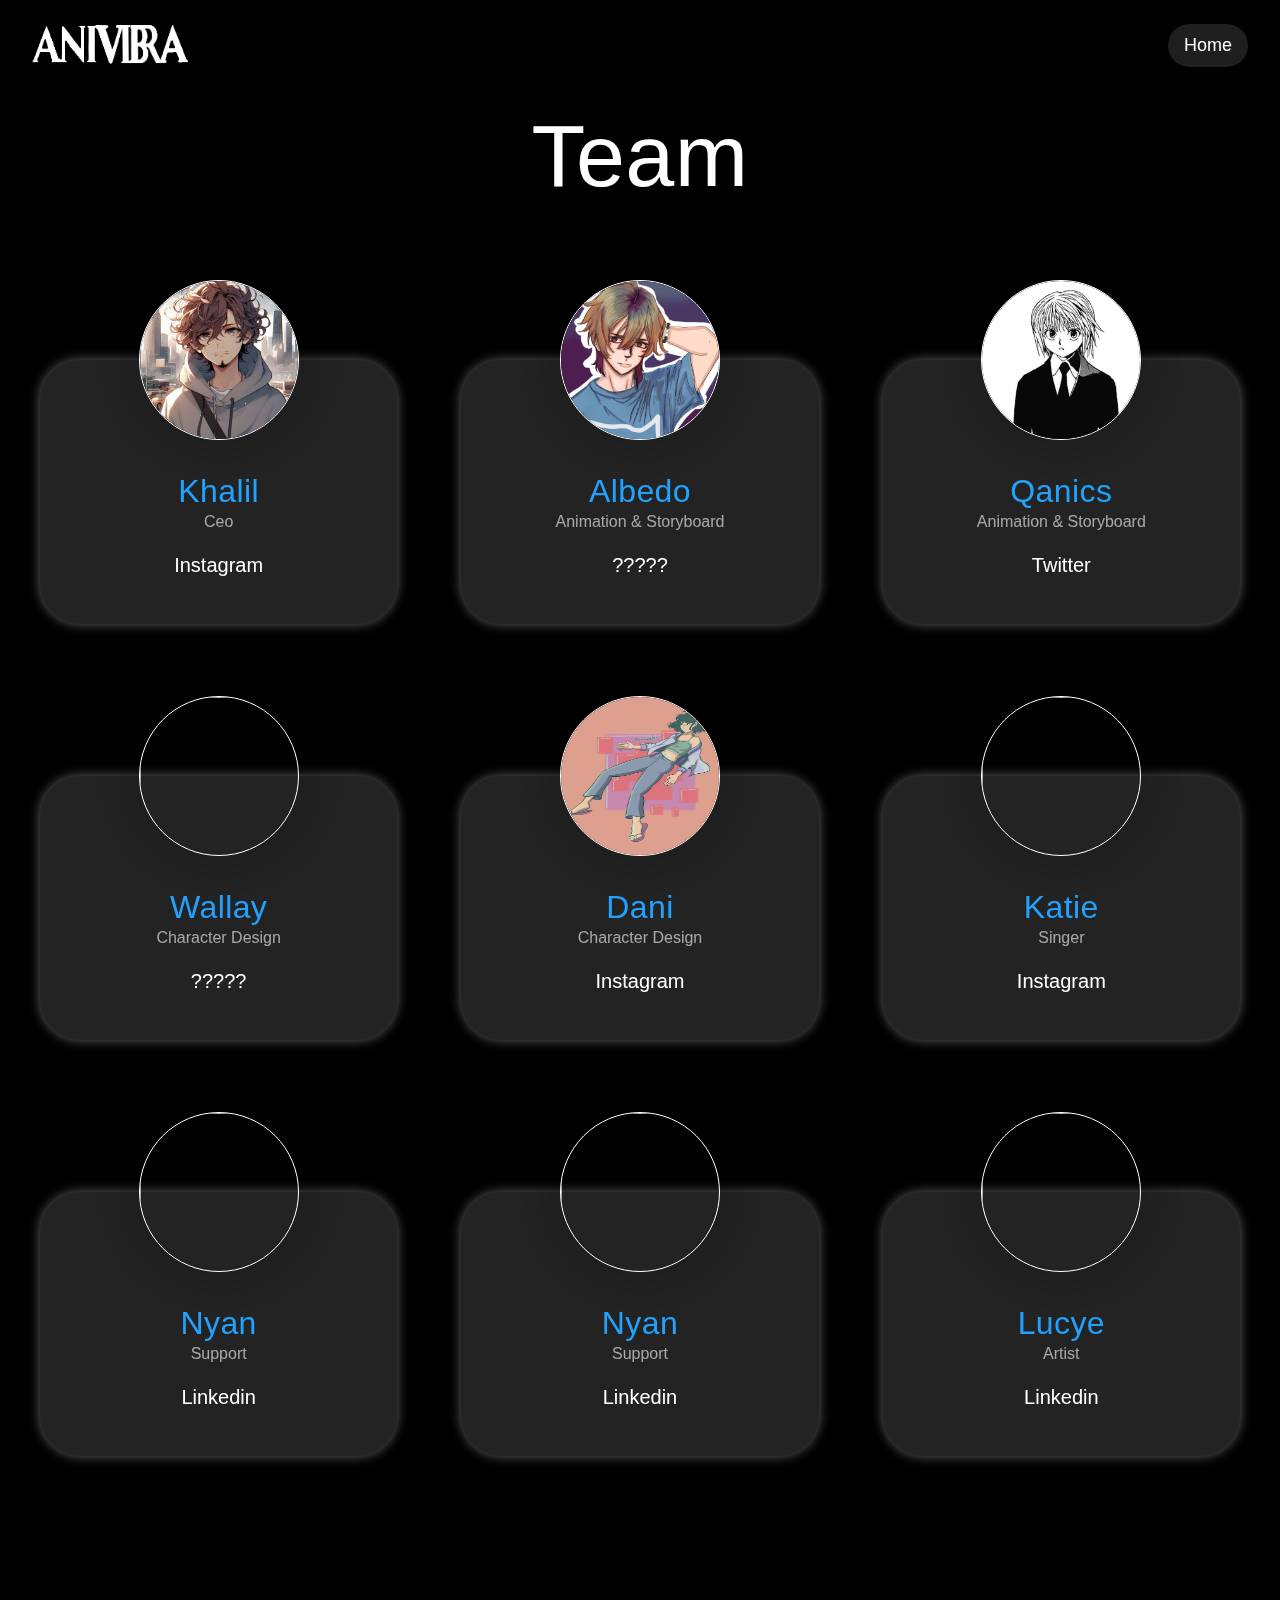
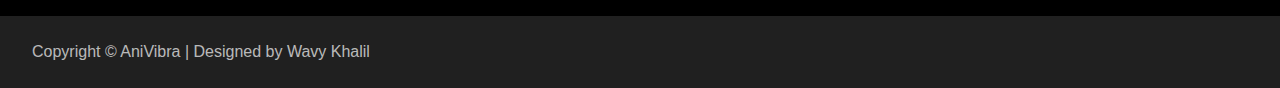
==== src/html/credits.html @ 93835336 "Add files via upload" ====
<!DOCTYPE html>
<html 
data-wf-domain="" data-wf-page="63fb76022256067e14e8d0a6" data-wf-site="63fb76022256061f06e8d0c7">
<head>
    <meta charset="utf-8"/>
    <title>Team Members</title>
    <meta content="💜" name="description"/>
    <meta content="Team Members" property="og:title"/>
    <meta content="https://assets.website-files.com/63fb6bb8465af1ae7b25f0d2/63fb6e9f478a964da47d9729_OpenGraphic_350life_Team%20Members.jpg" property="og:image"/>
    <meta content="Team Members" property="twitter:title"/>
    <meta content="https://assets.website-files.com/63fb6bb8465af1ae7b25f0d2/63fb6e9f478a964da47d9729_OpenGraphic_350life_Team%20Members.jpg" property="twitter:image"/>
    <meta content="width=device-width, initial-scale=1" name="viewport"/><meta content="Webflow" name="generator"/>
    <link href="/src/css/tc.css" rel="stylesheet" type="text/css"/>
    <link href="https://fonts.googleapis.com" rel="preconnect"/>
    <link href="https://fonts.gstatic.com" rel="preconnect" crossorigin="anonymous"/>
    <script src="https://ajax.googleapis.com/ajax/libs/webfont/1.6.26/webfont.js" type="text/javascript">

    </script>
    <script type="text/javascript">WebFont.load({  google: {    families: ["Kanit:100,100italic,200,200italic,300,300italic,regular,italic,500,500italic,600,600italic,700,700italic,800,800italic,900,900italic"]  }});
    </script>
    <script type="text/javascript">!function(o,c){var n=c.documentElement,t=" w-mod-";n.className+=t+"js",("ontouchstart"in o||o.DocumentTouch&&c instanceof DocumentTouch)&&(n.className+=t+"touch")}(window,document);</script>
    <link rel="apple-touch-icon" sizes="180x180" href="/favicon_io/apple-touch-icon.png">
    <link rel="icon" type="image/png" sizes="32x32" href="/favicon_io/favicon-32x32.png">
    <link rel="icon" type="image/png" sizes="16x16" href="/favicon_io/favicon-16x16.png">
    <link rel="mask-icon" href="/favicon_io/favicon-32x32.png" color="#5bbad5">
    <meta name="msapplication-TileColor" content="#da532c">
    <link rel="icon" sizes="192x192" href="/favicon_io/android-chrome-192x192.png">
    <link rel="icon" sizes="512x512" href="/favicon_io/android-chrome-512x512.png">
    <link rel="manifest" href="/favicon_io/site.webmanifest">
<style>
  * {
  -webkit-font-smoothing: antialiased;
  -moz-osx-font-smoothing: grayscale;
}
</style>

<!-- You can remove this -->
<style>
[player=seek-bar]::before{
    content: "";
    padding: 10px 0;
    display: inline-block;
    position: absolute;
    width: 100%;
}


body *{
  -webkit-touch-callout: none; /* iOS Safari */
    -webkit-user-select: none; /* Safari */
     -khtml-user-select: none; /* Konqueror HTML */
       -moz-user-select: none; /* Firefox */
        -ms-user-select: none; /* Internet Explorer/Edge */
            user-select: none; /* Non-prefixed version, currently
                                  supported by Chrome and Opera */
}

/*team card rotation Safari*/
.transitionfix() {
    -webkit-backface-visibility: hidden;
    -moz-backface-visibility: hidden;
    -webkit-transform: translate3d(0, 0, 0);
    -moz-transform: translate3d(0, 0, 0)
}


 
</style></head><body class="motiv8-body"><div class="menu">
    <a href="/src/html/inde.html" target="_blank" class="logo w-nav-brand">
        <img src="/src/images/header.png" loading="eager" alt="350life logo white" sizes="(max-width: 500px) 20vw, (max-width: 500px) 200px, 150px" srcset="/src/images/header.png 500w, /src/images/header.png 500w" class="navbar-logo-image"/>
        </a>
        <div class="actions">
            <a href="/src/html/inde.html" target="_blank" class="clone-action w-inline-block">
                    <div class="menu-action-text">Home</div>
                    </a>
                        </path>
                              </svg>
                                  </div>
                                        </a>
                                            </div>
                                                </div>
                            <div class="page-wrapper"><div class="global-styles w-embed"><style>

/* Get rid of top margin on first element in any rich text element */
.w-richtext > :not(div):first-child, .w-richtext > div:first-child > :first-child {
  margin-top: 0 !important;
}

/* Get rid of bottom margin on last element in any rich text element */
.w-richtext>:last-child, .w-richtext ol li:last-child, .w-richtext ul li:last-child {
	margin-bottom: 0 !important;
}

/* 
Make the following elements inherit typography styles from the parent and not have hardcoded values. 
Important: You will not be able to style for example "All Links" in Designer with this CSS applied.
Uncomment this CSS to use it in the project. Leave this message for future hand-off.
*/
/*
a,
.w-input,
.w-select,
.w-tab-link,
.w-nav-link,
.w-dropdown-btn,
.w-dropdown-toggle,
.w-dropdown-link {
  color: inherit;
  text-decoration: inherit;
  font-size: inherit;
}
*/

/* Prevent all click and hover interaction with an element */
.pointer-events-off {
	pointer-events: none;
}

/* Enables all click and hover interaction with an element */
.pointer-events-on {
  pointer-events: auto;
}

/* Snippet enables you to add class of div-square which creates and maintains a 1:1 dimension of a div.*/
.div-square::after {
  content: "";
  display: block;
  padding-bottom: 100%;
}

/*Hide focus outline for main content element*/
    main:focus-visible {
    outline: -webkit-focus-ring-color auto 0px;
}

/* Make sure containers never lose their center alignment*/
.container-medium, .container-small, .container-large {
  margin-right: auto !important;
  margin-left: auto !important;
}

/*Reset selects, buttons, and links styles*/
.w-input, .w-select, a {
color: inherit;
text-decoration: inherit;
font-size: inherit;
}

/*Apply "..." after 3 lines of text */
.text-style-3lines {
    display: -webkit-box;
    overflow: hidden;
    -webkit-line-clamp: 3;
    -webkit-box-orient: vertical;
}

/* Apply "..." after 2 lines of text */
.text-style-2lines {
    display: -webkit-box;
    overflow: hidden;
    -webkit-line-clamp: 2;
    -webkit-box-orient: vertical;
}
/* Apply "..." at 100% width */
.truncate-width { 
		width: 100%; 
    white-space: nowrap; 
    overflow: hidden; 
    text-overflow: ellipsis; 
}
/* Removes native scrollbar */
.no-scrollbar {
    -ms-overflow-style: none;  // IE 10+
    overflow: -moz-scrollbars-none;  // Firefox
}

.no-scrollbar::-webkit-scrollbar {
    display: none; // Safari and Chrome
}

/* Adds inline flex display */
.display-inlineflex {
  display: inline-flex;
}

/* These classes are never overwritten */
.hide {
  display: none !important;
}

@media screen and (max-width: 991px) {
    .hide, .hide-tablet {
        display: none !important;
    }
}
  @media screen and (max-width: 767px) {
    .hide-mobile-landscape{
      display: none !important;
    }
}
  @media screen and (max-width: 479px) {
    .hide-mobile{
      display: none !important;
    }
}
 
.margin-0 {
  margin: 0rem !important;
}
  
.padding-0 {
  padding: 0rem !important;
}

.spacing-clean {
padding: 0rem !important;
margin: 0rem !important;
}

.margin-top {
  margin-right: 0rem !important;
  margin-bottom: 0rem !important;
  margin-left: 0rem !important;
}

.padding-top {
  padding-right: 0rem !important;
  padding-bottom: 0rem !important;
  padding-left: 0rem !important;
}
  
.margin-right {
  margin-top: 0rem !important;
  margin-bottom: 0rem !important;
  margin-left: 0rem !important;
}

.padding-right {
  padding-top: 0rem !important;
  padding-bottom: 0rem !important;
  padding-left: 0rem !important;
}

.margin-bottom {
  margin-top: 0rem !important;
  margin-right: 0rem !important;
  margin-left: 0rem !important;
}

.padding-bottom {
  padding-top: 0rem !important;
  padding-right: 0rem !important;
  padding-left: 0rem !important;
}

.margin-left {
  margin-top: 0rem !important;
  margin-right: 0rem !important;
  margin-bottom: 0rem !important;
}
  
.padding-left {
  padding-top: 0rem !important;
  padding-right: 0rem !important;
  padding-bottom: 0rem !important;
}
  
.margin-horizontal {
  margin-top: 0rem !important;
  margin-bottom: 0rem !important;
}

.padding-horizontal {
  padding-top: 0rem !important;
  padding-bottom: 0rem !important;
}

.margin-vertical {
  margin-right: 0rem !important;
  margin-left: 0rem !important;
}
  
.padding-vertical {
  padding-right: 0rem !important;
  padding-left: 0rem !important;
}

.faq.w--open {
    border-bottom: 0px solid rgba(0, 0, 0, 0.1)
}

</style>
</div>
<main class="main-wrapper">
    <div id="team" class="section-team overflow-hidden">
        <div class="page-padding">
            <div class="container-xlarge">
                <div class="team-component">
                    <div class="team-wrapper">
                        <div class="padding-vertical padding-xhuge">
                            <div class="margin-bottom margin-xxlarge">
                                <div class="max-width-large align-center">
                                    <h2 class="heading-style-h2">Team</h2>
                                </div>
                            </div>
                            <div class="team-collection-list-wrapper w-dyn-list">
                                <div role="list" class="team-collection-list w-dyn-items">
                                    <div id="w-node-_903f5d20-3137-4915-75bf-b1f85859619a-14e8d0a6" data-w-id="903f5d20-3137-4915-75bf-b1f85859619a" role="listitem" class="team-item w-dyn-item">
                                        <div data-w-id="db7c0c4e-b44d-3686-170d-7ea65c14cf71" class="team-item-wrapper">
                                            <div class="team-card-front"><img src="/img/Khalil.jpg" 
                                                loading="lazy" alt="" class="team-front-img"/>
                                                <div class="team-info">
                                                    <h3 class="team-name">Khalil</h3>
                                                    <div class="team-job-title">Ceo</div>
                                                    <div class="margin-top margin-xsmall">
                                                        <div class="social-links">
                                                            <a href="https://www.instagram.com/wavy.kh0lil/" target="_blank" class="team-ln-link">Instagram</a>
                                            </div>
                                        </div>
                                    </div>
                                </div>
                                <div class="team-card-back">
                                    <img src="/img/khalil2.PNG" 
                                    loading="lazy" alt="" class="team-back-img"/>
                                    <div class="team-info">
                                        <div class="team-description">Meet Khalil CEO of AniVibra, a bubbly and energetic male, who helps people find their motivation and achieve their goals. he is always ready to listen and provide compassionate advice.

                                        </div>
                                    </div>
                                </div>
                            </div>
                        </div>
                        <div id="w-node-_903f5d20-3137-4915-75bf-b1f85859619a-14e8d0a6" data-w-id="903f5d20-3137-4915-75bf-b1f85859619a" role="listitem" class="team-item w-dyn-item">
                            <div data-w-id="db7c0c4e-b44d-3686-170d-7ea65c14cf71" class="team-item-wrapper">
                                <div class="team-card-front">
                                    <img src="/img/albedo.png" 
                                    loading="lazy" alt="" class="team-front-img"/>
                                    <div class="team-info">
                                        <h3 class="team-name">Albedo</h3>
                                        <div class="team-job-title">Animation & Storyboard</div><div class="margin-top margin-xsmall">
                                            <div class="social-links">
                                                <a href="https://twitter.com/qanics30248?t=PLZiqnrX8vBlAhCKFDY1oA&s=09" class="team-ln-link">?????</a>
                                            </div>
                                        </div>
                                    </div>
                                </div>
                                <div class="team-card-back">
                                    <img src="/img/albedo.png" loading="lazy" alt="" class="team-back-img"/>
                                    <div class="team-info">
                                        <div class="team-description">Meet Albedo, the embodiment of boundless energy and enthusiasm. Always brimming with excitement, he approaches every task with unparalleled fervor, bringing a contagious energy to the team.

                                        </div>
                                    </div>
                                </div>
                            </div>
                        </div>
                        <div id="w-node-_903f5d20-3137-4915-75bf-b1f85859619a-14e8d0a6" 
                        data-w-id="903f5d20-3137-4915-75bf-b1f85859619a" 
                        role="listitem" class="team-item w-dyn-item">
                        <div data-w-id="db7c0c4e-b44d-3686-170d-7ea65c14cf71" 
                        class="team-item-wrapper">
                        <div class="team-card-front">
                            <img src="/img/qan.png" 
                            loading="lazy" alt="" class="team-front-img"/>
                            <div class="team-info">
                                <h3 class="team-name">Qanics</h3>
                                <div class="team-job-title">Animation & Storyboard</div>
                                <div class="margin-top margin-xsmall">
                                    <div class="social-links">
                                        <a href="https://twitter.com/qanics30248?t=PLZiqnrX8vBlAhCKFDY1oA&s=09" class="team-ln-link">Twitter</a>
                                    </div>
                                </div>
                            </div>
                        </div>
                        <div class="team-card-back">
                            <img src="/img/qan2.png" loading="lazy" alt="" class="team-back-img"/>
                            <div class="team-info">
                                <div class="team-description">Meet Qanics, a young and dynamic motivational Animator & Storyboarder who helps people find the power and courage within themselves to overcome any obstacle that comes their way.

                                </div>
                            </div>
                        </div>
                    </div>
                </div>
                <div id="w-node-_903f5d20-3137-4915-75bf-b1f85859619a-14e8d0a6" 
                data-w-id="903f5d20-3137-4915-75bf-b1f85859619a" 
                role="listitem" 
                class="team-item w-dyn-item">
                <div data-w-id="db7c0c4e-b44d-3686-170d-7ea65c14cf71"
                 class="team-item-wrapper">
                 <div class="team-card-front">
                    <img src="pfp.jpg" 
                    loading="lazy" alt="" class="team-front-img"/>
                    <div class="team-info">
                        <h3 class="team-name">Wallay</h3>
                        <div class="team-job-title">Character Design

                        </div><div class="margin-top margin-xsmall">
                            <div class="social-links">
                                <a href="#" class="team-ln-link">?????</a>
                            </div>
                        </div>
                    </div>
                </div>
                <div class="team-card-back">
                    <img src="pfp.jpg" 
                    loading="lazy" alt="" 
                    class="team-back-img"/>
                    <div class="team-info">
                        <div class="team-description">Wally is the epitome of productivity and efficiency. With a knack for getting work done seamlessly, he consistently delivers outstanding results without fail.

                        </div>
                    </div>
                </div>
            </div>
        </div>
        <div id="w-node-_903f5d20-3137-4915-75bf-b1f85859619a-14e8d0a6" 
        data-w-id="903f5d20-3137-4915-75bf-b1f85859619a" 
        role="listitem" 
        class="team-item w-dyn-item">
        <div data-w-id="db7c0c4e-b44d-3686-170d-7ea65c14cf71" 
        class="team-item-wrapper"><div class="team-card-front">
            <img src="/img/bopp.jpg" 
            loading="lazy" alt="" class="team-front-img"/>
            <div class="team-info">
                <h3 class="team-name">Dani</h3>
                <div class="team-job-title">Character Design</div>
                <div class="margin-top margin-xsmall">
                    <div class="social-links">
                        <a href="https://www.blogger.com" target="_blank" class="team-ln-link">Instagram</a>
                    </div>
                </div>
            </div>
        </div>
        <div class="team-card-back">
            <img src="/img/bopp.jpg" 
            loading="lazy" alt="" class="team-back-img"/>
            <div class="team-info">
                <div class="team-description">Dani is the life of the party, making every interaction enjoyable and rewarding. Not only is she a delight to talk to, but she also consistently delivers exceptional results, making her an invaluable asset to the team.

                </div>
            </div>
        </div>
    </div>
</div>
<div id="w-node-_903f5d20-3137-4915-75bf-b1f85859619a-14e8d0a6" 
data-w-id="903f5d20-3137-4915-75bf-b1f85859619a" 
role="listitem" 
class="team-item w-dyn-item">
<div data-w-id="db7c0c4e-b44d-3686-170d-7ea65c14cf71"
 class="team-item-wrapper">
 <div class="team-card-front">
    <img src="pfp.jpg" 
    loading="lazy" alt="" class="team-front-img"/>
    <div class="team-info">
        <h3 class="team-name">Katie</h3>
        <div class="team-job-title">Singer

        </div><div class="margin-top margin-xsmall">
            <div class="social-links">
                <a href="#" class="team-ln-link">Instagram</a>
            </div>
        </div>
    </div>
</div>
<div class="team-card-back">
    <img src="pfp2.jpg" 
    loading="lazy" alt="" 
    class="team-back-img"/>
    <div class="team-info">
        <div class="team-description">Meet Khalil, a bubbly and energetic male, who helps people find their motivation and achieve their goals. She is always ready to listen and provide compassionate advice.

        </div>
    </div>
</div>
</div>
</div>
<div id="w-node-_903f5d20-3137-4915-75bf-b1f85859619a-14e8d0a6" 
data-w-id="903f5d20-3137-4915-75bf-b1f85859619a" 
role="listitem" 
class="team-item w-dyn-item">
<div data-w-id="db7c0c4e-b44d-3686-170d-7ea65c14cf71"
 class="team-item-wrapper">
 <div class="team-card-front">
    <img src="https://assets.website-files.com/63fb760222560645c0e8d0ca/63fb7602225606c4b5e8d0cf_team_member-04.jpg" 
    loading="lazy" alt="" class="team-front-img"/>
    <div class="team-info">
        <h3 class="team-name">Nyan</h3>
        <div class="team-job-title">Support

        </div><div class="margin-top margin-xsmall">
            <div class="social-links">
                <a href="#" class="team-ln-link">Linkedin</a>
            </div>
        </div>
    </div>
</div>
<div class="team-card-back">
    <img src="https://assets.website-files.com/63fb760222560645c0e8d0ca/63fb76022256061f84e8d0d4_team-member-real-04.jpg" 
    loading="lazy" alt="" 
    class="team-back-img"/>
    <div class="team-info">
        <div class="team-description">Meet Nyan, a bubbly and energetic female, who helps people find their motivation and achieve their goals. She is always ready to listen and provide compassionate advice.

        </div>
    </div>
</div>
</div>
</div>
<div id="w-node-_903f5d20-3137-4915-75bf-b1f85859619a-14e8d0a6" 
data-w-id="903f5d20-3137-4915-75bf-b1f85859619a" 
role="listitem" 
class="team-item w-dyn-item">
<div data-w-id="db7c0c4e-b44d-3686-170d-7ea65c14cf71"
 class="team-item-wrapper">
 <div class="team-card-front">
    <img src="https://assets.website-files.com/63fb760222560645c0e8d0ca/63fb7602225606c4b5e8d0cf_team_member-04.jpg" 
    loading="lazy" alt="" class="team-front-img"/>
    <div class="team-info">
        <h3 class="team-name">Nyan</h3>
        <div class="team-job-title">Support

        </div><div class="margin-top margin-xsmall">
            <div class="social-links">
                <a href="#" class="team-ln-link">Linkedin</a>
            </div>
        </div>
    </div>
</div>
<div class="team-card-back">
    <img src="https://assets.website-files.com/63fb760222560645c0e8d0ca/63fb76022256061f84e8d0d4_team-member-real-04.jpg" 
    loading="lazy" alt="" 
    class="team-back-img"/>
    <div class="team-info">
        <div class="team-description">Meet Nyan, a bubbly and energetic female, who helps people find their motivation and achieve their goals. She is always ready to listen and provide compassionate advice.

        </div>
    </div>
</div>
</div>
</div>
<div id="w-node-_903f5d20-3137-4915-75bf-b1f85859619a-14e8d0a6"
 data-w-id="903f5d20-3137-4915-75bf-b1f85859619a" 
 role="listitem" class="team-item w-dyn-item">
 <div data-w-id="db7c0c4e-b44d-3686-170d-7ea65c14cf71" 
 class="team-item-wrapper">
 <div class="team-card-front">
    <img src="https://assets.website-files.com/63fb760222560645c0e8d0ca/63fb7602225606c1c4e8d0d2_team_member-01.jpg" 
    loading="lazy" alt="" class="team-front-img"/>
    <div class="team-info">
        <h3 class="team-name">Lucye</h3>
        <div class="team-job-title">Artist</div>
        <div class="margin-top margin-xsmall">
            <div class="social-links"><a href="#" class="team-ln-link">Linkedin</a>
            </div>
        </div>
    </div>
</div>
<div class="team-card-back">
    <img src="https://assets.website-files.com/63fb760222560645c0e8d0ca/63fb7602225606083ae8d0d6_team-member-real-06.jpg" 
    loading="lazy" alt="" class="team-back-img"/>
    <div class="team-info">
        <div class="team-description">Lucye is an artist and healer with a creative spirit. She loves to express herself through her art. She has a unique ability to create beauty from the depths of her soul.

        </div>
    </div>
</div>
</div>
</div>
</div>
</div>
</div>
</div>
</div>
</div>
</div>
</div>
</main>
</div>
<div class="credentials">
    <div class="credentiala-text">Copyright © AniVibra | Designed by Wavy Khalil

    </div>
    
</div>
<script 
src="https://d3e54v103j8qbb.cloudfront.net/js/jquery-3.5.1.min.dc5e7f18c8.js?site=63fb76022256061f06e8d0c7" 
type="text/javascript" 
integrity="sha256-9/aliU8dGd2tb6OSsuzixeV4y/faTqgFtohetphbbj0=" 
crossorigin="anonymous">
</script>
<script 
src="https://assets.website-files.com/63fb76022256061f06e8d0c7/js/webflow.33f23b586.js" 
type="text/javascript">
</script>

<script>

// TEAM --------------------------

 $('#team .social-links .team-ln-link').on('click', function (evt) {
    evt.stopPropagation();
  });
  
  
</script>
<script>// Disable right-click context menu
    document.addEventListener('contextmenu', function(e) {
      e.preventDefault();
    });
    
    // Disable F12 key, Ctrl+Shift+I, Ctrl+Shift+J, Ctrl+Shift+C, and Ctrl+U
    document.onkeydown = function(e) {
      if (e.key === 'F12' || (e.ctrlKey && e.shiftKey && (e.key === 'I' || e.key === 'J' || e.key === 'C')) || (e.ctrlKey && e.key === 'U')) {
        e.preventDefault();
        return false;
      }
    };</script>
</body></html>
---- src/css/tc.css ----
/* Generated on: Sun Feb 26 2023 15:12:09 GMT+0000 (Coordinated Universal Time) */
/* ==========================================================================
   normalize.css v3.0.3 | MIT License | github.com/necolas/normalize.css 
   ========================================================================== */
/*! normalize.css v3.0.3 | MIT License | github.com/necolas/normalize.css */html{font-family:sans-serif;-ms-text-size-adjust:100%;-webkit-text-size-adjust:100%}body{margin:0}article,aside,details,figcaption,figure,footer,header,hgroup,main,menu,nav,section,summary{display:block}audio,canvas,progress,video{display:inline-block;vertical-align:baseline}audio:not([controls]){display:none;height:0}[hidden],template{display:none}a{background-color:transparent}a:active,a:hover{outline:0}abbr[title]{border-bottom:1px dotted}b,strong{font-weight:bold}dfn{font-style:italic}h1{font-size:2em;margin:.67em 0}mark{background:#ff0;color:#000}small{font-size:80%}sub,sup{font-size:75%;line-height:0;position:relative;vertical-align:baseline}sup{top:-0.5em}sub{bottom:-0.25em}img{border:0}svg:not(:root){overflow:hidden}figure{margin:1em 40px}hr{box-sizing:content-box;height:0}pre{overflow:auto}code,kbd,pre,samp{font-family:monospace, monospace;font-size:1em}button,input,optgroup,select,textarea{color:inherit;font:inherit;margin:0}button{overflow:visible}button,select{text-transform:none}button,html input[type="button"],input[type="reset"]{-webkit-appearance:button;cursor:pointer}button[disabled],html input[disabled]{cursor:default}button::-moz-focus-inner,input::-moz-focus-inner{border:0;padding:0}input{line-height:normal}input[type='checkbox'],input[type='radio']{box-sizing:border-box;padding:0}input[type='number']::-webkit-inner-spin-button,input[type='number']::-webkit-outer-spin-button{height:auto}input[type='search']{-webkit-appearance:none}input[type='search']::-webkit-search-cancel-button,input[type='search']::-webkit-search-decoration{-webkit-appearance:none}fieldset{border:1px solid #c0c0c0;margin:0 2px;padding:.35em .625em .75em}legend{border:0;padding:0}textarea{overflow:auto}optgroup{font-weight:bold}table{border-collapse:collapse;border-spacing:0}td,th{padding:0}

/* ==========================================================================
   Start of base Webflow CSS - If you're looking for some ultra-clean CSS, skip the boilerplate and see the unminified code below.
   ========================================================================== */
   @font-face{font-family:'webflow-icons';src:url("[data-uri]") format('truetype');font-weight:normal;font-style:normal}[class^="w-icon-"],[class*=" w-icon-"]{font-family:'webflow-icons' !important;speak:none;font-style:normal;font-weight:normal;font-variant:normal;text-transform:none;line-height:1;-webkit-font-smoothing:antialiased;-moz-osx-font-smoothing:grayscale}.w-icon-slider-right:before{content:"\e600"}.w-icon-slider-left:before{content:"\e601"}.w-icon-nav-menu:before{content:"\e602"}.w-icon-arrow-down:before,.w-icon-dropdown-toggle:before{content:"\e603"}.w-icon-file-upload-remove:before{content:"\e900"}.w-icon-file-upload-icon:before{content:"\e903"}*{-webkit-box-sizing:border-box;-moz-box-sizing:border-box;box-sizing:border-box}html{height:100%}body{margin:0;min-height:100%;background-color:#fff;font-family:Arial,sans-serif;font-size:14px;line-height:20px;color:#333}img{max-width:100%;vertical-align:middle;display:inline-block}html.w-mod-touch *{background-attachment:scroll !important}.w-block{display:block}.w-inline-block{max-width:100%;display:inline-block}.w-clearfix:before,.w-clearfix:after{content:" ";display:table;grid-column-start:1;grid-row-start:1;grid-column-end:2;grid-row-end:2}.w-clearfix:after{clear:both}.w-hidden{display:none}.w-button{display:inline-block;padding:9px 15px;background-color:#3898EC;color:white;border:0;line-height:inherit;text-decoration:none;cursor:pointer;border-radius:0}input.w-button{-webkit-appearance:button}html[data-w-dynpage] [data-w-cloak]{color:transparent !important}.w-webflow-badge,.w-webflow-badge *{position:static;left:auto;top:auto;right:auto;bottom:auto;z-index:auto;display:block;visibility:visible;overflow:visible;overflow-x:visible;overflow-y:visible;box-sizing:border-box;width:auto;height:auto;max-height:none;max-width:none;min-height:0;min-width:0;margin:0;padding:0;float:none;clear:none;border:0 none transparent;border-radius:0;background:none;background-image:none;background-position:0% 0%;background-size:auto auto;background-repeat:repeat;background-origin:padding-box;background-clip:border-box;background-attachment:scroll;background-color:transparent;box-shadow:none;opacity:100;transform:none;transition:none;direction:ltr;font-family:inherit;font-weight:inherit;color:inherit;font-size:inherit;line-height:inherit;font-style:inherit;font-variant:inherit;text-align:inherit;letter-spacing:inherit;text-decoration:inherit;text-indent:0;text-transform:inherit;list-style-type:disc;text-shadow:none;font-smoothing:auto;vertical-align:baseline;cursor:inherit;white-space:inherit;word-break:normal;word-spacing:normal;word-wrap:normal}.w-webflow-badge{position:fixed !important;display:inline-block !important;visibility:visible !important;z-index:2147483647 !important;top:auto !important;right:12px !important;bottom:12px !important;left:auto !important;color:#AAADB0 !important;background-color:#fff !important;border-radius:3px !important;padding:6px 8px 6px 6px !important;font-size:12px !important;opacity:1 !important;line-height:14px !important;text-decoration:none !important;transform:none !important;margin:0 !important;width:auto !important;height:auto !important;overflow:visible !important;white-space:nowrap;box-shadow:0 0 0 1px rgba(0,0,0,0.1),0 1px 3px rgba(0,0,0,0.1);cursor:pointer}.w-webflow-badge>img{display:inline-block !important;visibility:visible !important;opacity:1 !important;vertical-align:middle !important}h1,h2,h3,h4,h5,h6{font-weight:bold;margin-bottom:10px}h1{font-size:38px;line-height:44px;margin-top:20px}h2{font-size:32px;line-height:36px;margin-top:20px}h3{font-size:24px;line-height:30px;margin-top:20px}h4{font-size:18px;line-height:24px;margin-top:10px}h5{font-size:14px;line-height:20px;margin-top:10px}h6{font-size:12px;line-height:18px;margin-top:10px}p{margin-top:0;margin-bottom:10px}blockquote{margin:0 0 10px 0;padding:10px 20px;border-left:5px solid #E2E2E2;font-size:18px;line-height:22px}figure{margin:0;margin-bottom:10px}figcaption{margin-top:5px;text-align:center}ul,ol{margin-top:0px;margin-bottom:10px;padding-left:40px}.w-list-unstyled{padding-left:0;list-style:none}.w-embed:before,.w-embed:after{content:" ";display:table;grid-column-start:1;grid-row-start:1;grid-column-end:2;grid-row-end:2}.w-embed:after{clear:both}.w-video{width:100%;position:relative;padding:0}.w-video iframe,.w-video object,.w-video embed{position:absolute;top:0;left:0;width:100%;height:100%;border:none}fieldset{padding:0;margin:0;border:0}button,[type='button'],[type='reset']{border:0;cursor:pointer;-webkit-appearance:button}.w-form{margin:0 0 15px}.w-form-done{display:none;padding:20px;text-align:center;background-color:#dddddd}.w-form-fail{display:none;margin-top:10px;padding:10px;background-color:#ffdede}label{display:block;margin-bottom:5px;font-weight:bold}.w-input,.w-select{display:block;width:100%;height:38px;padding:8px 12px;margin-bottom:10px;font-size:14px;line-height:1.42857143;color:#333333;vertical-align:middle;background-color:#ffffff;border:1px solid #cccccc}.w-input:-moz-placeholder,.w-select:-moz-placeholder{color:#999}.w-input::-moz-placeholder,.w-select::-moz-placeholder{color:#999;opacity:1}.w-input:-ms-input-placeholder,.w-select:-ms-input-placeholder{color:#999}.w-input::-webkit-input-placeholder,.w-select::-webkit-input-placeholder{color:#999}.w-input:focus,.w-select:focus{border-color:#3898EC;outline:0}.w-input[disabled],.w-select[disabled],.w-input[readonly],.w-select[readonly],fieldset[disabled] .w-input,fieldset[disabled] .w-select{cursor:not-allowed}.w-input[disabled]:not(.w-input-disabled),.w-select[disabled]:not(.w-input-disabled),.w-input[readonly],.w-select[readonly],fieldset[disabled]:not(.w-input-disabled) .w-input,fieldset[disabled]:not(.w-input-disabled) .w-select{background-color:#eeeeee}textarea.w-input,textarea.w-select{height:auto}.w-select{background-color:#f3f3f3}.w-select[multiple]{height:auto}.w-form-label{display:inline-block;cursor:pointer;font-weight:normal;margin-bottom:0px}.w-radio{display:block;margin-bottom:5px;padding-left:20px}.w-radio:before,.w-radio:after{content:" ";display:table;grid-column-start:1;grid-row-start:1;grid-column-end:2;grid-row-end:2}.w-radio:after{clear:both}.w-radio-input{margin:4px 0 0;margin-top:1px \9;line-height:normal;float:left;margin-left:-20px}.w-radio-input{margin-top:3px}.w-file-upload{display:block;margin-bottom:10px}.w-file-upload-input{width:.1px;height:.1px;opacity:0;overflow:hidden;position:absolute;z-index:-100}.w-file-upload-default,.w-file-upload-uploading,.w-file-upload-success{display:inline-block;color:#333333}.w-file-upload-error{display:block;margin-top:10px}.w-file-upload-default.w-hidden,.w-file-upload-uploading.w-hidden,.w-file-upload-error.w-hidden,.w-file-upload-success.w-hidden{display:none}.w-file-upload-uploading-btn{display:flex;font-size:14px;font-weight:normal;cursor:pointer;margin:0;padding:8px 12px;border:1px solid #cccccc;background-color:#fafafa}.w-file-upload-file{display:flex;flex-grow:1;justify-content:space-between;margin:0;padding:8px 9px 8px 11px;border:1px solid #cccccc;background-color:#fafafa}.w-file-upload-file-name{font-size:14px;font-weight:normal;display:block}.w-file-remove-link{margin-top:3px;margin-left:10px;width:auto;height:auto;padding:3px;display:block;cursor:pointer}.w-icon-file-upload-remove{margin:auto;font-size:10px}.w-file-upload-error-msg{display:inline-block;color:#ea384c;padding:2px 0}.w-file-upload-info{display:inline-block;line-height:38px;padding:0 12px}.w-file-upload-label{display:inline-block;font-size:14px;font-weight:normal;cursor:pointer;margin:0;padding:8px 12px;border:1px solid #cccccc;background-color:#fafafa}.w-icon-file-upload-icon,.w-icon-file-upload-uploading{display:inline-block;margin-right:8px;width:20px}.w-icon-file-upload-uploading{height:20px}.w-container{margin-left:auto;margin-right:auto;max-width:940px}.w-container:before,.w-container:after{content:" ";display:table;grid-column-start:1;grid-row-start:1;grid-column-end:2;grid-row-end:2}.w-container:after{clear:both}.w-container .w-row{margin-left:-10px;margin-right:-10px}.w-row:before,.w-row:after{content:" ";display:table;grid-column-start:1;grid-row-start:1;grid-column-end:2;grid-row-end:2}.w-row:after{clear:both}.w-row .w-row{margin-left:0;margin-right:0}.w-col{position:relative;float:left;width:100%;min-height:1px;padding-left:10px;padding-right:10px}.w-col .w-col{padding-left:0;padding-right:0}.w-col-1{width:8.33333333%}.w-col-2{width:16.66666667%}.w-col-3{width:25%}.w-col-4{width:33.33333333%}.w-col-5{width:41.66666667%}.w-col-6{width:50%}.w-col-7{width:58.33333333%}.w-col-8{width:66.66666667%}.w-col-9{width:75%}.w-col-10{width:83.33333333%}.w-col-11{width:91.66666667%}.w-col-12{width:100%}.w-hidden-main{display:none !important}@media screen and (max-width:991px){.w-container{max-width:728px}.w-hidden-main{display:inherit !important}.w-hidden-medium{display:none !important}.w-col-medium-1{width:8.33333333%}.w-col-medium-2{width:16.66666667%}.w-col-medium-3{width:25%}.w-col-medium-4{width:33.33333333%}.w-col-medium-5{width:41.66666667%}.w-col-medium-6{width:50%}.w-col-medium-7{width:58.33333333%}.w-col-medium-8{width:66.66666667%}.w-col-medium-9{width:75%}.w-col-medium-10{width:83.33333333%}.w-col-medium-11{width:91.66666667%}.w-col-medium-12{width:100%}.w-col-stack{width:100%;left:auto;right:auto}}@media screen and (max-width:767px){.w-hidden-main{display:inherit !important}.w-hidden-medium{display:inherit !important}.w-hidden-small{display:none !important}.w-row,.w-container .w-row{margin-left:0;margin-right:0}.w-col{width:100%;left:auto;right:auto}.w-col-small-1{width:8.33333333%}.w-col-small-2{width:16.66666667%}.w-col-small-3{width:25%}.w-col-small-4{width:33.33333333%}.w-col-small-5{width:41.66666667%}.w-col-small-6{width:50%}.w-col-small-7{width:58.33333333%}.w-col-small-8{width:66.66666667%}.w-col-small-9{width:75%}.w-col-small-10{width:83.33333333%}.w-col-small-11{width:91.66666667%}.w-col-small-12{width:100%}}@media screen and (max-width:479px){.w-container{max-width:none}.w-hidden-main{display:inherit !important}.w-hidden-medium{display:inherit !important}.w-hidden-small{display:inherit !important}.w-hidden-tiny{display:none !important}.w-col{width:100%}.w-col-tiny-1{width:8.33333333%}.w-col-tiny-2{width:16.66666667%}.w-col-tiny-3{width:25%}.w-col-tiny-4{width:33.33333333%}.w-col-tiny-5{width:41.66666667%}.w-col-tiny-6{width:50%}.w-col-tiny-7{width:58.33333333%}.w-col-tiny-8{width:66.66666667%}.w-col-tiny-9{width:75%}.w-col-tiny-10{width:83.33333333%}.w-col-tiny-11{width:91.66666667%}.w-col-tiny-12{width:100%}}.w-widget{position:relative}.w-widget-map{width:100%;height:400px}.w-widget-map label{width:auto;display:inline}.w-widget-map img{max-width:inherit}.w-widget-map .gm-style-iw{text-align:center}.w-widget-map .gm-style-iw>button{display:none !important}.w-widget-twitter{overflow:hidden}.w-widget-twitter-count-shim{display:inline-block;vertical-align:top;position:relative;width:28px;height:20px;text-align:center;background:white;border:#758696 solid 1px;border-radius:3px}.w-widget-twitter-count-shim *{pointer-events:none;-webkit-user-select:none;-moz-user-select:none;-ms-user-select:none;user-select:none}.w-widget-twitter-count-shim .w-widget-twitter-count-inner{position:relative;font-size:15px;line-height:12px;text-align:center;color:#999;font-family:serif}.w-widget-twitter-count-shim .w-widget-twitter-count-clear{position:relative;display:block}.w-widget-twitter-count-shim.w--large{width:36px;height:28px}.w-widget-twitter-count-shim.w--large .w-widget-twitter-count-inner{font-size:18px;line-height:18px}.w-widget-twitter-count-shim:not(.w--vertical){margin-left:5px;margin-right:8px}.w-widget-twitter-count-shim:not(.w--vertical).w--large{margin-left:6px}.w-widget-twitter-count-shim:not(.w--vertical):before,.w-widget-twitter-count-shim:not(.w--vertical):after{top:50%;left:0;border:solid transparent;content:' ';height:0;width:0;position:absolute;pointer-events:none}.w-widget-twitter-count-shim:not(.w--vertical):before{border-color:rgba(117,134,150,0);border-right-color:#5d6c7b;border-width:4px;margin-left:-9px;margin-top:-4px}.w-widget-twitter-count-shim:not(.w--vertical).w--large:before{border-width:5px;margin-left:-10px;margin-top:-5px}.w-widget-twitter-count-shim:not(.w--vertical):after{border-color:rgba(255,255,255,0);border-right-color:white;border-width:4px;margin-left:-8px;margin-top:-4px}.w-widget-twitter-count-shim:not(.w--vertical).w--large:after{border-width:5px;margin-left:-9px;margin-top:-5px}.w-widget-twitter-count-shim.w--vertical{width:61px;height:33px;margin-bottom:8px}.w-widget-twitter-count-shim.w--vertical:before,.w-widget-twitter-count-shim.w--vertical:after{top:100%;left:50%;border:solid transparent;content:' ';height:0;width:0;position:absolute;pointer-events:none}.w-widget-twitter-count-shim.w--vertical:before{border-color:rgba(117,134,150,0);border-top-color:#5d6c7b;border-width:5px;margin-left:-5px}.w-widget-twitter-count-shim.w--vertical:after{border-color:rgba(255,255,255,0);border-top-color:white;border-width:4px;margin-left:-4px}.w-widget-twitter-count-shim.w--vertical .w-widget-twitter-count-inner{font-size:18px;line-height:22px}.w-widget-twitter-count-shim.w--vertical.w--large{width:76px}.w-background-video{position:relative;overflow:hidden;height:500px;color:white}.w-background-video>video{background-size:cover;background-position:50% 50%;position:absolute;margin:auto;width:100%;height:100%;right:-100%;bottom:-100%;top:-100%;left:-100%;object-fit:cover;z-index:-100}.w-background-video>video::-webkit-media-controls-start-playback-button{display:none !important;-webkit-appearance:none}.w-background-video--control{position:absolute;bottom:1em;right:1em;background-color:transparent;padding:0}.w-background-video--control>[hidden]{display:none !important}.w-slider{position:relative;height:300px;text-align:center;background:#dddddd;clear:both;-webkit-tap-highlight-color:rgba(0,0,0,0);tap-highlight-color:rgba(0,0,0,0)}.w-slider-mask{position:relative;display:block;overflow:hidden;z-index:1;left:0;right:0;height:100%;white-space:nowrap}.w-slide{position:relative;display:inline-block;vertical-align:top;width:100%;height:100%;white-space:normal;text-align:left}.w-slider-nav{position:absolute;z-index:2;top:auto;right:0;bottom:0;left:0;margin:auto;padding-top:10px;height:40px;text-align:center;-webkit-tap-highlight-color:rgba(0,0,0,0);tap-highlight-color:rgba(0,0,0,0)}.w-slider-nav.w-round>div{border-radius:100%}.w-slider-nav.w-num>div{width:auto;height:auto;padding:.2em .5em;font-size:inherit;line-height:inherit}.w-slider-nav.w-shadow>div{box-shadow:0 0 3px rgba(51,51,51,0.4)}.w-slider-nav-invert{color:#fff}.w-slider-nav-invert>div{background-color:rgba(34,34,34,0.4)}.w-slider-nav-invert>div.w-active{background-color:#222}.w-slider-dot{position:relative;display:inline-block;width:1em;height:1em;background-color:rgba(255,255,255,0.4);cursor:pointer;margin:0 3px .5em;transition:background-color 100ms,color 100ms}.w-slider-dot.w-active{background-color:#fff}.w-slider-dot:focus{outline:none;box-shadow:0 0 0 2px #fff}.w-slider-dot:focus.w-active{box-shadow:none}.w-slider-arrow-left,.w-slider-arrow-right{position:absolute;width:80px;top:0;right:0;bottom:0;left:0;margin:auto;cursor:pointer;overflow:hidden;color:white;font-size:40px;-webkit-tap-highlight-color:rgba(0,0,0,0);tap-highlight-color:rgba(0,0,0,0);-webkit-user-select:none;-moz-user-select:none;-ms-user-select:none;user-select:none}.w-slider-arrow-left [class^='w-icon-'],.w-slider-arrow-right [class^='w-icon-'],.w-slider-arrow-left [class*=' w-icon-'],.w-slider-arrow-right [class*=' w-icon-']{position:absolute}.w-slider-arrow-left:focus,.w-slider-arrow-right:focus{outline:0}.w-slider-arrow-left{z-index:3;right:auto}.w-slider-arrow-right{z-index:4;left:auto}.w-icon-slider-left,.w-icon-slider-right{top:0;right:0;bottom:0;left:0;margin:auto;width:1em;height:1em}.w-slider-aria-label{border:0;clip:rect(0 0 0 0);height:1px;margin:-1px;overflow:hidden;padding:0;position:absolute;width:1px}.w-slider-force-show{display:block !important}.w-dropdown{display:inline-block;position:relative;text-align:left;margin-left:auto;margin-right:auto;z-index:900}.w-dropdown-btn,.w-dropdown-toggle,.w-dropdown-link{position:relative;vertical-align:top;text-decoration:none;color:#222222;padding:20px;text-align:left;margin-left:auto;margin-right:auto;white-space:nowrap}.w-dropdown-toggle{-webkit-user-select:none;-moz-user-select:none;-ms-user-select:none;user-select:none;display:inline-block;cursor:pointer;padding-right:40px}.w-dropdown-toggle:focus{outline:0}.w-icon-dropdown-toggle{position:absolute;top:0;right:0;bottom:0;margin:auto;margin-right:20px;width:1em;height:1em}.w-dropdown-list{position:absolute;background:#dddddd;display:none;min-width:100%}.w-dropdown-list.w--open{display:block}.w-dropdown-link{padding:10px 20px;display:block;color:#222222}.w-dropdown-link.w--current{color:#0082f3}.w-dropdown-link:focus{outline:0}@media screen and (max-width:767px){.w-nav-brand{padding-left:10px}}.w-lightbox-backdrop{color:#000;cursor:auto;font-family:serif;font-size:medium;font-style:normal;font-variant:normal;font-weight:normal;letter-spacing:normal;line-height:normal;list-style:disc;text-align:start;text-indent:0;text-shadow:none;text-transform:none;visibility:visible;white-space:normal;word-break:normal;word-spacing:normal;word-wrap:normal;position:fixed;top:0;right:0;bottom:0;left:0;color:#fff;font-family:"Helvetica Neue",Helvetica,Ubuntu,"Segoe UI",Verdana,sans-serif;font-size:17px;line-height:1.2;font-weight:300;text-align:center;background:rgba(0,0,0,0.9);z-index:2000;outline:0;opacity:0;-webkit-user-select:none;-moz-user-select:none;-ms-user-select:none;-webkit-tap-highlight-color:transparent;-webkit-transform:translate(0, 0)}.w-lightbox-backdrop,.w-lightbox-container{height:100%;overflow:auto;-webkit-overflow-scrolling:touch}.w-lightbox-content{position:relative;height:100vh;overflow:hidden}.w-lightbox-view{position:absolute;width:100vw;height:100vh;opacity:0}.w-lightbox-view:before{content:"";height:100vh}.w-lightbox-group,.w-lightbox-group .w-lightbox-view,.w-lightbox-group .w-lightbox-view:before{height:86vh}.w-lightbox-frame,.w-lightbox-view:before{display:inline-block;vertical-align:middle}.w-lightbox-figure{position:relative;margin:0}.w-lightbox-group .w-lightbox-figure{cursor:pointer}.w-lightbox-img{width:auto;height:auto;max-width:none}.w-lightbox-image{display:block;float:none;max-width:100vw;max-height:100vh}.w-lightbox-group .w-lightbox-image{max-height:86vh}.w-lightbox-caption{position:absolute;right:0;bottom:0;left:0;padding:.5em 1em;background:rgba(0,0,0,0.4);text-align:left;text-overflow:ellipsis;white-space:nowrap;overflow:hidden}.w-lightbox-embed{position:absolute;top:0;right:0;bottom:0;left:0;width:100%;height:100%}.w-lightbox-control{position:absolute;top:0;width:4em;background-size:24px;background-repeat:no-repeat;background-position:center;cursor:pointer;-webkit-transition:all .3s;transition:all .3s}.w-lightbox-left{display:none;bottom:0;left:0;background-image:url("[data-uri]")}.w-lightbox-right{display:none;right:0;bottom:0;background-image:url("[data-uri]")}.w-lightbox-close{right:0;height:2.6em;background-image:url("[data-uri]");background-size:18px}.w-lightbox-strip{position:absolute;bottom:0;left:0;right:0;padding:0 1vh;line-height:0;white-space:nowrap;overflow-x:auto;overflow-y:hidden}.w-lightbox-item{display:inline-block;width:10vh;padding:2vh 1vh;box-sizing:content-box;cursor:pointer;-webkit-transform:translate3d(0, 0, 0)}.w-lightbox-active{opacity:.3}.w-lightbox-thumbnail{position:relative;height:10vh;background:#222;overflow:hidden}.w-lightbox-thumbnail-image{position:absolute;top:0;left:0}.w-lightbox-thumbnail .w-lightbox-tall{top:50%;width:100%;-webkit-transform:translate(0, -50%);-ms-transform:translate(0, -50%);transform:translate(0, -50%)}.w-lightbox-thumbnail .w-lightbox-wide{left:50%;height:100%;-webkit-transform:translate(-50%, 0);-ms-transform:translate(-50%, 0);transform:translate(-50%, 0)}.w-lightbox-spinner{position:absolute;top:50%;left:50%;box-sizing:border-box;width:40px;height:40px;margin-top:-20px;margin-left:-20px;border:5px solid rgba(0,0,0,0.4);border-radius:50%;-webkit-animation:spin .8s infinite linear;animation:spin .8s infinite linear}.w-lightbox-spinner:after{content:"";position:absolute;top:-4px;right:-4px;bottom:-4px;left:-4px;border:3px solid transparent;border-bottom-color:#fff;border-radius:50%}.w-lightbox-hide{display:none}.w-lightbox-noscroll{overflow:hidden}@media (min-width:768px){.w-lightbox-content{height:96vh;margin-top:2vh}.w-lightbox-view,.w-lightbox-view:before{height:96vh}.w-lightbox-group,.w-lightbox-group .w-lightbox-view,.w-lightbox-group .w-lightbox-view:before{height:84vh}.w-lightbox-image{max-width:96vw;max-height:96vh}.w-lightbox-group .w-lightbox-image{max-width:82.3vw;max-height:84vh}.w-lightbox-left,.w-lightbox-right{display:block;opacity:.5}.w-lightbox-close{opacity:.8}.w-lightbox-control:hover{opacity:1}}.w-lightbox-inactive,.w-lightbox-inactive:hover{opacity:0}.w-richtext:before,.w-richtext:after{content:" ";display:table;grid-column-start:1;grid-row-start:1;grid-column-end:2;grid-row-end:2}.w-richtext:after{clear:both}.w-richtext[contenteditable="true"]:before,.w-richtext[contenteditable="true"]:after{white-space:initial}.w-richtext ol,.w-richtext ul{overflow:hidden}.w-richtext .w-richtext-figure-selected.w-richtext-figure-type-video div:after,.w-richtext .w-richtext-figure-selected[data-rt-type="video"] div:after{outline:2px solid #2895f7}.w-richtext .w-richtext-figure-selected.w-richtext-figure-type-image div,.w-richtext .w-richtext-figure-selected[data-rt-type="image"] div{outline:2px solid #2895f7}.w-richtext figure.w-richtext-figure-type-video>div:after,.w-richtext figure[data-rt-type="video"]>div:after{content:'';position:absolute;display:none;left:0;top:0;right:0;bottom:0}.w-richtext figure{position:relative;max-width:60%}.w-richtext figure>div:before{cursor:default!important}.w-richtext figure img{width:100%}.w-richtext figure figcaption.w-richtext-figcaption-placeholder{opacity:.6}.w-richtext figure div{font-size:0px;color:transparent}.w-richtext figure.w-richtext-figure-type-image,.w-richtext figure[data-rt-type="image"]{display:table}.w-richtext figure.w-richtext-figure-type-image>div,.w-richtext figure[data-rt-type="image"]>div{display:inline-block}.w-richtext figure.w-richtext-figure-type-image>figcaption,.w-richtext figure[data-rt-type="image"]>figcaption{display:table-caption;caption-side:bottom}.w-richtext figure.w-richtext-figure-type-video,.w-richtext figure[data-rt-type="video"]{width:60%;height:0}.w-richtext figure.w-richtext-figure-type-video iframe,.w-richtext figure[data-rt-type="video"] iframe{position:absolute;top:0;left:0;width:100%;height:100%}.w-richtext figure.w-richtext-figure-type-video>div,.w-richtext figure[data-rt-type="video"]>div{width:100%}.w-richtext figure.w-richtext-align-center{margin-right:auto;margin-left:auto;clear:both}.w-richtext figure.w-richtext-align-center.w-richtext-figure-type-image>div,.w-richtext figure.w-richtext-align-center[data-rt-type="image"]>div{max-width:100%}.w-richtext figure.w-richtext-align-normal{clear:both}.w-richtext figure.w-richtext-align-fullwidth{width:100%;max-width:100%;text-align:center;clear:both;display:block;margin-right:auto;margin-left:auto}.w-richtext figure.w-richtext-align-fullwidth>div{display:inline-block;padding-bottom:inherit}.w-richtext figure.w-richtext-align-fullwidth>figcaption{display:block}.w-richtext figure.w-richtext-align-floatleft{float:left;margin-right:15px;clear:none}.w-richtext figure.w-richtext-align-floatright{float:right;margin-left:15px;clear:none}.w-nav{position:relative;background:#dddddd;z-index:1000}.w-nav:before,.w-nav:after{content:" ";display:table;grid-column-start:1;grid-row-start:1;grid-column-end:2;grid-row-end:2}.w-nav:after{clear:both}.w-nav-brand{position:relative;float:left;text-decoration:none;color:#333333}.w-nav-link{position:relative;display:inline-block;vertical-align:top;text-decoration:none;color:#222222;padding:20px;text-align:left;margin-left:auto;margin-right:auto}.w-nav-link.w--current{color:#0082f3}.w-nav-menu{position:relative;float:right}[data-nav-menu-open]{display:block !important;position:absolute;top:100%;left:0;right:0;background:#C8C8C8;text-align:center;overflow:visible;min-width:200px}.w--nav-link-open{display:block;position:relative}.w-nav-overlay{position:absolute;overflow:hidden;display:none;top:100%;left:0;right:0;width:100%}.w-nav-overlay [data-nav-menu-open]{top:0}.w-nav[data-animation="over-left"] .w-nav-overlay{width:auto}.w-nav[data-animation="over-left"] .w-nav-overlay,.w-nav[data-animation="over-left"] [data-nav-menu-open]{right:auto;z-index:1;top:0}.w-nav[data-animation="over-right"] .w-nav-overlay{width:auto}.w-nav[data-animation="over-right"] .w-nav-overlay,.w-nav[data-animation="over-right"] [data-nav-menu-open]{left:auto;z-index:1;top:0}.w-nav-button{position:relative;float:right;padding:18px;font-size:24px;display:none;cursor:pointer;-webkit-tap-highlight-color:rgba(0,0,0,0);tap-highlight-color:rgba(0,0,0,0);-webkit-user-select:none;-moz-user-select:none;-ms-user-select:none;user-select:none}.w-nav-button:focus{outline:0}.w-nav-button.w--open{background-color:#C8C8C8;color:white}.w-nav[data-collapse="all"] .w-nav-menu{display:none}.w-nav[data-collapse="all"] .w-nav-button{display:block}.w--nav-dropdown-open{display:block}.w--nav-dropdown-toggle-open{display:block}.w--nav-dropdown-list-open{position:static}@media screen and (max-width:991px){.w-nav[data-collapse="medium"] .w-nav-menu{display:none}.w-nav[data-collapse="medium"] .w-nav-button{display:block}}@media screen and (max-width:767px){.w-nav[data-collapse="small"] .w-nav-menu{display:none}.w-nav[data-collapse="small"] .w-nav-button{display:block}.w-nav-brand{padding-left:10px}}@media screen and (max-width:479px){.w-nav[data-collapse="tiny"] .w-nav-menu{display:none}.w-nav[data-collapse="tiny"] .w-nav-button{display:block}}.w-tabs{position:relative}.w-tabs:before,.w-tabs:after{content:" ";display:table;grid-column-start:1;grid-row-start:1;grid-column-end:2;grid-row-end:2}.w-tabs:after{clear:both}.w-tab-menu{position:relative}.w-tab-link{position:relative;display:inline-block;vertical-align:top;text-decoration:none;padding:9px 30px;text-align:left;cursor:pointer;color:#222222;background-color:#dddddd}.w-tab-link.w--current{background-color:#C8C8C8}.w-tab-link:focus{outline:0}.w-tab-content{position:relative;display:block;overflow:hidden}.w-tab-pane{position:relative;display:none}.w--tab-active{display:block}@media screen and (max-width:479px){.w-tab-link{display:block}}.w-ix-emptyfix:after{content:""}@keyframes spin{0%{transform:rotate(0deg)}100%{transform:rotate(360deg)}}.w-dyn-empty{padding:10px;background-color:#dddddd}.w-dyn-hide{display:none !important}.w-dyn-bind-empty{display:none !important}.w-condition-invisible{display:none !important}


body {
    font-family: Kanit, sans-serif;
    color: #fff;
    font-size: 1rem;
    line-height: 1.5;
    font-weight: 300;
  }
  
  h1 {
    margin-top: 0rem;
    margin-bottom: 0rem;
    color: #fff;
    font-size: 3.5rem;
    line-height: 1;
    font-weight: 500;
    letter-spacing: 0.025rem;
  }
  
  h2 {
    margin-top: 0rem;
    margin-bottom: 0rem;
    color: #fff;
    font-size: 3rem;
    line-height: 1.2;
    font-weight: 500;
    letter-spacing: 0.025rem;
  }
  
  h3 {
    margin-top: 0rem;
    margin-bottom: 0rem;
    color: #fff;
    font-size: 2.5rem;
    line-height: 1.2;
    font-weight: 500;
    letter-spacing: 0.025rem;
  }
  
  h4 {
    margin-top: 0rem;
    margin-bottom: 0rem;
    color: #fff;
    font-size: 2rem;
    line-height: 1.3;
    font-weight: 500;
    letter-spacing: 0.025rem;
  }
  
  h5 {
    margin-top: 0rem;
    margin-bottom: 0rem;
    color: #fff;
    font-size: 1.5rem;
    line-height: 1.4;
    font-weight: 500;
    letter-spacing: 0.025rem;
  }
  
  h6 {
    margin-top: 0rem;
    margin-bottom: 0rem;
    color: #fff;
    font-size: 1.25rem;
    line-height: 1.4;
    font-weight: 500;
    letter-spacing: 0.025rem;
  }
  
  p {
    margin-bottom: 0rem;
    color: #fff;
  }
  
  a {
    border-color: #0e080e;
    color: #3d31dd;
    text-decoration: none;
  }
  
  ul {
    margin-top: 1rem;
    margin-bottom: 1rem;
    padding-left: 1.25rem;
  }
  
  ol {
    margin-top: 1rem;
    margin-bottom: 1rem;
    padding-left: 1.5rem;
  }
  
  li {
    margin-top: 0.25rem;
    margin-bottom: 0.25rem;
    padding-left: 0.5rem;
  }
  
  img {
    display: inline-block;
    max-width: 100%;
  }
  
  label {
    margin-bottom: 0.25rem;
    font-weight: 500;
  }
  
  blockquote {
    margin-bottom: 0rem;
    padding: 0.75rem 1.25rem;
    border-left: 0.1875rem solid #0e080e;
    font-size: 1.25rem;
    line-height: 1.5;
  }
  
  figure {
    margin-top: 3rem;
    margin-bottom: 3rem;
  }
  
  figcaption {
    margin-top: 0.25rem;
    text-align: center;
  }
  
  .z-index-2 {
    position: relative;
    z-index: 2;
  }
  
  .max-width-full {
    width: 100%;
    max-width: none;
  }
  
  .layer {
    position: absolute;
    left: 0%;
    top: 0%;
    right: 0%;
    bottom: 0%;
    -webkit-box-pack: center;
    -webkit-justify-content: center;
    -ms-flex-pack: center;
    justify-content: center;
    -webkit-box-align: center;
    -webkit-align-items: center;
    -ms-flex-align: center;
    align-items: center;
  }
  
  .overflow-hidden {
    overflow: hidden;
  }
  
  .global-styles {
    position: fixed;
    left: 0%;
    top: 0%;
    right: auto;
    bottom: auto;
    display: block;
  }
  
  .z-index-1 {
    position: relative;
    z-index: 1;
  }
  
  .hide {
    display: none;
  }
  
  .text-style-link {
    text-decoration: underline;
  }
  
  .max-width-xlarge {
    width: 100%;
    max-width: 64rem;
  }
  
  .max-width-medium {
    width: 100%;
    max-width: 35rem;
  }
  
  .max-width-xsmall {
    width: 100%;
    max-width: 25rem;
  }
  
  .max-width-xxsmall {
    width: 100%;
    max-width: 20rem;
  }
  
  .container-xlarge {
    width: 100%;
    max-width: 80rem;
    margin-right: auto;
    margin-left: auto;
  }
  
  .max-width-xxlarge {
    width: 100%;
    max-width: 80rem;
  }
  
  .align-center {
    margin-right: auto;
    margin-left: auto;
  }
  
  .spacing-clean {
    margin: 0rem;
    padding: 0rem;
  }
  
  .max-width-large {
    width: 100%;
    max-width: 48rem;
  }
  
  .max-width-small {
    width: 100%;
    max-width: 30rem;
  }
  
  .form-message-error {
    margin-top: 0.75rem;
    padding: 0.75rem;
  }
  
  .utility_component {
    display: -webkit-box;
    display: -webkit-flex;
    display: -ms-flexbox;
    display: flex;
    width: 100vw;
    height: 100vh;
    max-height: 100%;
    max-width: 100%;
    padding-right: 1.25rem;
    padding-left: 1.25rem;
    -webkit-box-pack: center;
    -webkit-justify-content: center;
    -ms-flex-pack: center;
    justify-content: center;
    -webkit-box-align: center;
    -webkit-align-items: center;
    -ms-flex-align: center;
    align-items: center;
  }
  
  .utility_form-block {
    display: -webkit-box;
    display: -webkit-flex;
    display: -ms-flexbox;
    display: flex;
    max-width: 20rem;
    -webkit-box-orient: vertical;
    -webkit-box-direction: normal;
    -webkit-flex-direction: column;
    -ms-flex-direction: column;
    flex-direction: column;
    text-align: center;
  }
  
  .utility_form {
    display: -webkit-box;
    display: -webkit-flex;
    display: -ms-flexbox;
    display: flex;
    -webkit-box-orient: vertical;
    -webkit-box-direction: normal;
    -webkit-flex-direction: column;
    -ms-flex-direction: column;
    flex-direction: column;
    -webkit-box-align: stretch;
    -webkit-align-items: stretch;
    -ms-flex-align: stretch;
    align-items: stretch;
  }
  
  .utility_image {
    margin-right: auto;
    margin-bottom: 0.5rem;
    margin-left: auto;
  }
  
  .container-medium {
    width: 100%;
    max-width: 64rem;
    margin-right: auto;
    margin-left: auto;
  }
  
  .container-small {
    width: 100%;
    max-width: 48rem;
    margin-right: auto;
    margin-left: auto;
  }
  
  .margin-tiny {
    margin: 0.25rem;
  }
  
  .margin-xxsmall {
    margin: 0.5rem;
  }
  
  .margin-xsmall {
    margin: 1rem;
  }
  
  .margin-small {
    margin: 1.5rem;
  }
  
  .margin-medium {
    margin: 2rem;
  }
  
  .margin-large {
    margin: 3rem;
  }
  
  .margin-xlarge {
    margin: 4rem;
  }
  
  .margin-xxlarge {
    margin: 5rem;
  }
  
  .margin-huge {
    margin: 6rem;
  }
  
  .margin-xhuge {
    margin: 7rem;
  }
  
  .margin-xxhuge {
    margin: 10rem;
  }
  
  .margin-0 {
    margin: 0rem;
  }
  
  .padding-0 {
    padding: 0rem;
  }
  
  .padding-tiny {
    padding: 0.25rem;
  }
  
  .padding-xxsmall {
    padding: 0.5rem;
  }
  
  .padding-xsmall {
    padding: 1rem;
  }
  
  .padding-small {
    padding: 1.5rem;
  }
  
  .padding-medium {
    padding: 2rem;
  }
  
  .padding-large {
    padding: 3rem;
  }
  
  .padding-xlarge {
    padding: 4rem;
  }
  
  .padding-xxlarge {
    padding: 5rem;
  }
  
  .padding-huge {
    padding: 6rem;
  }
  
  .padding-xhuge {
    padding: 7rem;
  }
  
  .padding-xxhuge {
    padding: 10rem;
  }
  
  .margin-top {
    margin-right: 0rem;
    margin-bottom: 0rem;
    margin-left: 0rem;
  }
  
  .margin-top.margin-custom1 {
    margin-right: 0rem;
    margin-bottom: 0rem;
    margin-left: 0rem;
  }
  
  .margin-top.margin-huge {
    margin-right: 0rem;
    margin-bottom: 0rem;
    margin-left: 0rem;
  }
  
  .margin-top.margin-small {
    margin-right: 0rem;
    margin-bottom: 0rem;
    margin-left: 0rem;
  }
  
  .margin-top.margin-tiny {
    margin-right: 0rem;
    margin-bottom: 0rem;
    margin-left: 0rem;
  }
  
  .margin-top.margin-custom3 {
    margin-right: 0rem;
    margin-bottom: 0rem;
    margin-left: 0rem;
  }
  
  .margin-top.margin-medium {
    margin-right: 0rem;
    margin-bottom: 0rem;
    margin-left: 0rem;
  }
  
  .margin-top.margin-xxsmall {
    margin-right: 0rem;
    margin-bottom: 0rem;
    margin-left: 0rem;
  }
  
  .margin-top.margin-xxhuge {
    margin-right: 0rem;
    margin-bottom: 0rem;
    margin-left: 0rem;
  }
  
  .margin-top.margin-custom2 {
    margin-right: 0rem;
    margin-bottom: 0rem;
    margin-left: 0rem;
  }
  
  .margin-top.margin-xsmall {
    margin-right: 0rem;
    margin-bottom: 0rem;
    margin-left: 0rem;
  }
  
  .margin-top.margin-large {
    margin-right: 0rem;
    margin-bottom: 0rem;
    margin-left: 0rem;
  }
  
  .margin-top.margin-xxlarge {
    margin-right: 0rem;
    margin-bottom: 0rem;
    margin-left: 0rem;
  }
  
  .margin-top.margin-xlarge {
    margin-right: 0rem;
    margin-bottom: 0rem;
    margin-left: 0rem;
  }
  
  .margin-top.margin-0 {
    margin-right: 0rem;
    margin-bottom: 0rem;
    margin-left: 0rem;
  }
  
  .margin-top.margin-xhuge {
    margin-right: 0rem;
    margin-bottom: 0rem;
    margin-left: 0rem;
  }
  
  .margin-bottom {
    margin-top: 0rem;
    margin-right: 0rem;
    margin-left: 0rem;
  }
  
  .margin-bottom.margin-xxlarge {
    margin-top: 0rem;
    margin-right: 0rem;
    margin-left: 0rem;
  }
  
  .margin-bottom.margin-medium {
    margin-top: 0rem;
    margin-right: 0rem;
    margin-left: 0rem;
  }
  
  .margin-bottom.margin-custom3 {
    margin-top: 0rem;
    margin-right: 0rem;
    margin-left: 0rem;
  }
  
  .margin-bottom.margin-custom1 {
    margin-top: 0rem;
    margin-right: 0rem;
    margin-left: 0rem;
  }
  
  .margin-bottom.margin-tiny {
    margin-top: 0rem;
    margin-right: 0rem;
    margin-left: 0rem;
  }
  
  .margin-bottom.margin-small {
    margin-top: 0rem;
    margin-right: 0rem;
    margin-left: 0rem;
  }
  
  .margin-bottom.margin-large {
    margin-top: 0rem;
    margin-right: 0rem;
    margin-left: 0rem;
  }
  
  .margin-bottom.margin-0 {
    margin-top: 0rem;
    margin-right: 0rem;
    margin-left: 0rem;
  }
  
  .margin-bottom.margin-xlarge {
    margin-top: 0rem;
    margin-right: 0rem;
    margin-left: 0rem;
  }
  
  .margin-bottom.margin-xhuge {
    margin-top: 0rem;
    margin-right: 0rem;
    margin-left: 0rem;
  }
  
  .margin-bottom.margin-xxhuge {
    margin-top: 0rem;
    margin-right: 0rem;
    margin-left: 0rem;
  }
  
  .margin-bottom.margin-huge {
    margin-top: 0rem;
    margin-right: 0rem;
    margin-left: 0rem;
  }
  
  .margin-bottom.margin-xxsmall {
    margin-top: 0rem;
    margin-right: 0rem;
    margin-left: 0rem;
  }
  
  .margin-bottom.margin-custom2 {
    margin-top: 0rem;
    margin-right: 0rem;
    margin-left: 0rem;
  }
  
  .margin-bottom.margin-xsmall {
    margin-top: 0rem;
    margin-right: 0rem;
    margin-left: 0rem;
  }
  
  .margin-left {
    margin-top: 0rem;
    margin-right: 0rem;
    margin-bottom: 0rem;
  }
  
  .margin-left.margin-tiny {
    margin-top: 0rem;
    margin-right: 0rem;
    margin-bottom: 0rem;
  }
  
  .margin-left.margin-xxlarge {
    margin-top: 0rem;
    margin-right: 0rem;
    margin-bottom: 0rem;
  }
  
  .margin-left.margin-0 {
    margin-top: 0rem;
    margin-right: 0rem;
    margin-bottom: 0rem;
  }
  
  .margin-left.margin-small {
    margin-top: 0rem;
    margin-right: 0rem;
    margin-bottom: 0rem;
  }
  
  .margin-left.margin-xsmall {
    margin-top: 0rem;
    margin-right: 0rem;
    margin-bottom: 0rem;
  }
  
  .margin-left.margin-large {
    margin-top: 0rem;
    margin-right: 0rem;
    margin-bottom: 0rem;
  }
  
  .margin-left.margin-huge {
    margin-top: 0rem;
    margin-right: 0rem;
    margin-bottom: 0rem;
  }
  
  .margin-left.margin-xlarge {
    margin-top: 0rem;
    margin-right: 0rem;
    margin-bottom: 0rem;
  }
  
  .margin-left.margin-custom3 {
    margin-top: 0rem;
    margin-right: 0rem;
    margin-bottom: 0rem;
  }
  
  .margin-left.margin-xxsmall {
    margin-top: 0rem;
    margin-right: 0rem;
    margin-bottom: 0rem;
  }
  
  .margin-left.margin-custom1 {
    margin-top: 0rem;
    margin-right: 0rem;
    margin-bottom: 0rem;
  }
  
  .margin-left.margin-custom2 {
    margin-top: 0rem;
    margin-right: 0rem;
    margin-bottom: 0rem;
  }
  
  .margin-left.margin-xhuge {
    margin-top: 0rem;
    margin-right: 0rem;
    margin-bottom: 0rem;
  }
  
  .margin-left.margin-xxhuge {
    margin-top: 0rem;
    margin-right: 0rem;
    margin-bottom: 0rem;
  }
  
  .margin-left.margin-medium {
    margin-top: 0rem;
    margin-right: 0rem;
    margin-bottom: 0rem;
  }
  
  .margin-right {
    margin-top: 0rem;
    margin-bottom: 0rem;
    margin-left: 0rem;
  }
  
  .margin-right.margin-huge {
    margin-top: 0rem;
    margin-bottom: 0rem;
    margin-left: 0rem;
  }
  
  .margin-right.margin-xsmall {
    margin-top: 0rem;
    margin-bottom: 0rem;
    margin-left: 0rem;
  }
  
  .margin-right.margin-xxhuge {
    margin-top: 0rem;
    margin-bottom: 0rem;
    margin-left: 0rem;
  }
  
  .margin-right.margin-small {
    margin-top: 0rem;
    margin-bottom: 0rem;
    margin-left: 0rem;
  }
  
  .margin-right.margin-medium {
    margin-top: 0rem;
    margin-bottom: 0rem;
    margin-left: 0rem;
  }
  
  .margin-right.margin-xlarge {
    margin-top: 0rem;
    margin-bottom: 0rem;
    margin-left: 0rem;
  }
  
  .margin-right.margin-custom3 {
    margin-top: 0rem;
    margin-bottom: 0rem;
    margin-left: 0rem;
  }
  
  .margin-right.margin-custom2 {
    margin-top: 0rem;
    margin-bottom: 0rem;
    margin-left: 0rem;
  }
  
  .margin-right.margin-xxsmall {
    margin-top: 0rem;
    margin-bottom: 0rem;
    margin-left: 0rem;
  }
  
  .margin-right.margin-xhuge {
    margin-top: 0rem;
    margin-bottom: 0rem;
    margin-left: 0rem;
  }
  
  .margin-right.margin-custom1 {
    margin-top: 0rem;
    margin-bottom: 0rem;
    margin-left: 0rem;
  }
  
  .margin-right.margin-large {
    margin-top: 0rem;
    margin-bottom: 0rem;
    margin-left: 0rem;
  }
  
  .margin-right.margin-0 {
    margin-top: 0rem;
    margin-bottom: 0rem;
    margin-left: 0rem;
  }
  
  .margin-right.margin-xxlarge {
    margin-top: 0rem;
    margin-bottom: 0rem;
    margin-left: 0rem;
  }
  
  .margin-right.margin-tiny {
    margin-top: 0rem;
    margin-bottom: 0rem;
    margin-left: 0rem;
  }
  
  .margin-vertical {
    margin-right: 0rem;
    margin-left: 0rem;
  }
  
  .margin-vertical.margin-medium {
    margin-right: 0rem;
    margin-left: 0rem;
  }
  
  .margin-vertical.margin-xlarge {
    margin-right: 0rem;
    margin-left: 0rem;
  }
  
  .margin-vertical.margin-xxsmall {
    margin-right: 0rem;
    margin-left: 0rem;
  }
  
  .margin-vertical.margin-xxlarge {
    margin-right: 0rem;
    margin-left: 0rem;
  }
  
  .margin-vertical.margin-huge {
    margin-right: 0rem;
    margin-left: 0rem;
  }
  
  .margin-vertical.margin-0 {
    margin-right: 0rem;
    margin-left: 0rem;
  }
  
  .margin-vertical.margin-xxhuge {
    margin-right: 0rem;
    margin-left: 0rem;
  }
  
  .margin-vertical.margin-tiny {
    margin-right: 0rem;
    margin-left: 0rem;
  }
  
  .margin-vertical.margin-xsmall {
    margin-right: 0rem;
    margin-left: 0rem;
  }
  
  .margin-vertical.margin-custom1 {
    margin-right: 0rem;
    margin-left: 0rem;
  }
  
  .margin-vertical.margin-small {
    margin-right: 0rem;
    margin-left: 0rem;
  }
  
  .margin-vertical.margin-large {
    margin-right: 0rem;
    margin-left: 0rem;
  }
  
  .margin-vertical.margin-xhuge {
    margin-right: 0rem;
    margin-left: 0rem;
  }
  
  .margin-vertical.margin-custom2 {
    margin-right: 0rem;
    margin-left: 0rem;
  }
  
  .margin-vertical.margin-custom3 {
    margin-right: 0rem;
    margin-left: 0rem;
  }
  
  .margin-horizontal {
    margin-top: 0rem;
    margin-bottom: 0rem;
  }
  
  .margin-horizontal.margin-medium {
    margin-top: 0rem;
    margin-bottom: 0rem;
  }
  
  .margin-horizontal.margin-tiny {
    margin-top: 0rem;
    margin-bottom: 0rem;
  }
  
  .margin-horizontal.margin-custom3 {
    margin-top: 0rem;
    margin-bottom: 0rem;
  }
  
  .margin-horizontal.margin-0 {
    margin-top: 0rem;
    margin-bottom: 0rem;
  }
  
  .margin-horizontal.margin-xxlarge {
    margin-top: 0rem;
    margin-bottom: 0rem;
  }
  
  .margin-horizontal.margin-xhuge {
    margin-top: 0rem;
    margin-bottom: 0rem;
  }
  
  .margin-horizontal.margin-huge {
    margin-top: 0rem;
    margin-bottom: 0rem;
  }
  
  .margin-horizontal.margin-xlarge {
    margin-top: 0rem;
    margin-bottom: 0rem;
  }
  
  .margin-horizontal.margin-custom1 {
    margin-top: 0rem;
    margin-bottom: 0rem;
  }
  
  .margin-horizontal.margin-xxsmall {
    margin-top: 0rem;
    margin-bottom: 0rem;
  }
  
  .margin-horizontal.margin-xsmall {
    margin-top: 0rem;
    margin-bottom: 0rem;
  }
  
  .margin-horizontal.margin-large {
    margin-top: 0rem;
    margin-bottom: 0rem;
  }
  
  .margin-horizontal.margin-custom2 {
    margin-top: 0rem;
    margin-bottom: 0rem;
  }
  
  .margin-horizontal.margin-small {
    margin-top: 0rem;
    margin-bottom: 0rem;
  }
  
  .margin-horizontal.margin-xxhuge {
    margin-top: 0rem;
    margin-bottom: 0rem;
  }
  
  .padding-top {
    padding-right: 0rem;
    padding-bottom: 0rem;
    padding-left: 0rem;
  }
  
  .padding-top.padding-xhuge {
    padding-right: 0rem;
    padding-bottom: 0rem;
    padding-left: 0rem;
  }
  
  .padding-top.padding-xxhuge {
    padding-right: 0rem;
    padding-bottom: 0rem;
    padding-left: 0rem;
  }
  
  .padding-top.padding-0 {
    padding-right: 0rem;
    padding-bottom: 0rem;
    padding-left: 0rem;
  }
  
  .padding-top.padding-large {
    padding-right: 0rem;
    padding-bottom: 0rem;
    padding-left: 0rem;
  }
  
  .padding-top.padding-custom2 {
    padding-right: 0rem;
    padding-bottom: 0rem;
    padding-left: 0rem;
  }
  
  .padding-top.padding-xlarge {
    padding-right: 0rem;
    padding-bottom: 0rem;
    padding-left: 0rem;
  }
  
  .padding-top.padding-huge {
    padding-right: 0rem;
    padding-bottom: 0rem;
    padding-left: 0rem;
  }
  
  .padding-top.padding-xxsmall {
    padding-right: 0rem;
    padding-bottom: 0rem;
    padding-left: 0rem;
  }
  
  .padding-top.padding-custom3 {
    padding-right: 0rem;
    padding-bottom: 0rem;
    padding-left: 0rem;
  }
  
  .padding-top.padding-tiny {
    padding-right: 0rem;
    padding-bottom: 0rem;
    padding-left: 0rem;
  }
  
  .padding-top.padding-medium {
    padding-right: 0rem;
    padding-bottom: 0rem;
    padding-left: 0rem;
  }
  
  .padding-top.padding-xxlarge {
    padding-right: 0rem;
    padding-bottom: 0rem;
    padding-left: 0rem;
  }
  
  .padding-top.padding-small {
    padding-right: 0rem;
    padding-bottom: 0rem;
    padding-left: 0rem;
  }
  
  .padding-top.padding-xsmall {
    padding-right: 0rem;
    padding-bottom: 0rem;
    padding-left: 0rem;
  }
  
  .padding-top.padding-custom1 {
    padding-right: 0rem;
    padding-bottom: 0rem;
    padding-left: 0rem;
  }
  
  .padding-bottom {
    padding-top: 0rem;
    padding-right: 0rem;
    padding-left: 0rem;
  }
  
  .padding-bottom.padding-xlarge {
    padding-top: 0rem;
    padding-right: 0rem;
    padding-left: 0rem;
  }
  
  .padding-bottom.padding-small {
    padding-top: 0rem;
    padding-right: 0rem;
    padding-left: 0rem;
  }
  
  .padding-bottom.padding-xxhuge {
    padding-top: 0rem;
    padding-right: 0rem;
    padding-left: 0rem;
  }
  
  .padding-bottom.padding-large {
    padding-top: 0rem;
    padding-right: 0rem;
    padding-left: 0rem;
  }
  
  .padding-bottom.padding-xhuge {
    padding-top: 0rem;
    padding-right: 0rem;
    padding-left: 0rem;
  }
  
  .padding-bottom.padding-custom2 {
    padding-top: 0rem;
    padding-right: 0rem;
    padding-left: 0rem;
  }
  
  .padding-bottom.padding-xxsmall {
    padding-top: 0rem;
    padding-right: 0rem;
    padding-left: 0rem;
  }
  
  .padding-bottom.padding-xxlarge {
    padding-top: 0rem;
    padding-right: 0rem;
    padding-left: 0rem;
  }
  
  .padding-bottom.padding-custom3 {
    padding-top: 0rem;
    padding-right: 0rem;
    padding-left: 0rem;
  }
  
  .padding-bottom.padding-custom1 {
    padding-top: 0rem;
    padding-right: 0rem;
    padding-left: 0rem;
  }
  
  .padding-bottom.padding-xsmall {
    padding-top: 0rem;
    padding-right: 0rem;
    padding-left: 0rem;
  }
  
  .padding-bottom.padding-huge {
    padding-top: 0rem;
    padding-right: 0rem;
    padding-left: 0rem;
  }
  
  .padding-bottom.padding-tiny {
    padding-top: 0rem;
    padding-right: 0rem;
    padding-left: 0rem;
  }
  
  .padding-bottom.padding-medium {
    padding-top: 0rem;
    padding-right: 0rem;
    padding-left: 0rem;
  }
  
  .padding-bottom.padding-0 {
    padding-top: 0rem;
    padding-right: 0rem;
    padding-left: 0rem;
  }
  
  .padding-left {
    padding-top: 0rem;
    padding-right: 0rem;
    padding-bottom: 0rem;
  }
  
  .padding-left.padding-xhuge {
    padding-top: 0rem;
    padding-right: 0rem;
    padding-bottom: 0rem;
  }
  
  .padding-left.padding-xlarge {
    padding-top: 0rem;
    padding-right: 0rem;
    padding-bottom: 0rem;
  }
  
  .padding-left.padding-0 {
    padding-top: 0rem;
    padding-right: 0rem;
    padding-bottom: 0rem;
  }
  
  .padding-left.padding-small {
    padding-top: 0rem;
    padding-right: 0rem;
    padding-bottom: 0rem;
  }
  
  .padding-left.padding-xsmall {
    padding-top: 0rem;
    padding-right: 0rem;
    padding-bottom: 0rem;
  }
  
  .padding-left.padding-medium {
    padding-top: 0rem;
    padding-right: 0rem;
    padding-bottom: 0rem;
  }
  
  .padding-left.padding-xxhuge {
    padding-top: 0rem;
    padding-right: 0rem;
    padding-bottom: 0rem;
  }
  
  .padding-left.padding-huge {
    padding-top: 0rem;
    padding-right: 0rem;
    padding-bottom: 0rem;
  }
  
  .padding-left.padding-custom1 {
    padding-top: 0rem;
    padding-right: 0rem;
    padding-bottom: 0rem;
  }
  
  .padding-left.padding-tiny {
    padding-top: 0rem;
    padding-right: 0rem;
    padding-bottom: 0rem;
  }
  
  .padding-left.padding-xxsmall {
    padding-top: 0rem;
    padding-right: 0rem;
    padding-bottom: 0rem;
  }
  
  .padding-left.padding-custom3 {
    padding-top: 0rem;
    padding-right: 0rem;
    padding-bottom: 0rem;
  }
  
  .padding-left.padding-custom2 {
    padding-top: 0rem;
    padding-right: 0rem;
    padding-bottom: 0rem;
  }
  
  .padding-left.padding-xxlarge {
    padding-top: 0rem;
    padding-right: 0rem;
    padding-bottom: 0rem;
  }
  
  .padding-left.padding-large {
    padding-top: 0rem;
    padding-right: 0rem;
    padding-bottom: 0rem;
  }
  
  .padding-right {
    padding-top: 0rem;
    padding-bottom: 0rem;
    padding-left: 0rem;
  }
  
  .padding-right.padding-xxhuge {
    padding-top: 0rem;
    padding-bottom: 0rem;
    padding-left: 0rem;
  }
  
  .padding-right.padding-custom2 {
    padding-top: 0rem;
    padding-bottom: 0rem;
    padding-left: 0rem;
  }
  
  .padding-right.padding-large {
    padding-top: 0rem;
    padding-bottom: 0rem;
    padding-left: 0rem;
  }
  
  .padding-right.padding-xlarge {
    padding-top: 0rem;
    padding-bottom: 0rem;
    padding-left: 0rem;
  }
  
  .padding-right.padding-tiny {
    padding-top: 0rem;
    padding-bottom: 0rem;
    padding-left: 0rem;
  }
  
  .padding-right.padding-custom3 {
    padding-top: 0rem;
    padding-bottom: 0rem;
    padding-left: 0rem;
  }
  
  .padding-right.padding-custom1 {
    padding-top: 0rem;
    padding-bottom: 0rem;
    padding-left: 0rem;
  }
  
  .padding-right.padding-xsmall {
    padding-top: 0rem;
    padding-bottom: 0rem;
    padding-left: 0rem;
  }
  
  .padding-right.padding-xxlarge {
    padding-top: 0rem;
    padding-bottom: 0rem;
    padding-left: 0rem;
  }
  
  .padding-right.padding-xxsmall {
    padding-top: 0rem;
    padding-bottom: 0rem;
    padding-left: 0rem;
  }
  
  .padding-right.padding-medium {
    padding-top: 0rem;
    padding-bottom: 0rem;
    padding-left: 0rem;
  }
  
  .padding-right.padding-xhuge {
    padding-top: 0rem;
    padding-bottom: 0rem;
    padding-left: 0rem;
  }
  
  .padding-right.padding-huge {
    padding-top: 0rem;
    padding-bottom: 0rem;
    padding-left: 0rem;
  }
  
  .padding-right.padding-0 {
    padding-top: 0rem;
    padding-bottom: 0rem;
    padding-left: 0rem;
  }
  
  .padding-right.padding-small {
    padding-top: 0rem;
    padding-bottom: 0rem;
    padding-left: 0rem;
  }
  
  .padding-vertical {
    padding-right: 0rem;
    padding-left: 0rem;
  }
  
  .padding-vertical.padding-0 {
    padding-right: 0rem;
    padding-left: 0rem;
  }
  
  .padding-vertical.padding-xxhuge {
    padding-right: 0rem;
    padding-left: 0rem;
  }
  
  .padding-vertical.padding-large {
    padding-right: 0rem;
    padding-left: 0rem;
  }
  
  .padding-vertical.padding-custom3 {
    padding-right: 0rem;
    padding-left: 0rem;
  }
  
  .padding-vertical.padding-medium {
    padding-right: 0rem;
    padding-left: 0rem;
  }
  
  .padding-vertical.padding-tiny {
    padding-right: 0rem;
    padding-left: 0rem;
  }
  
  .padding-vertical.padding-xxlarge {
    padding-right: 0rem;
    padding-left: 0rem;
  }
  
  .padding-vertical.padding-custom1 {
    padding-right: 0rem;
    padding-left: 0rem;
  }
  
  .padding-vertical.padding-xsmall {
    padding-right: 0rem;
    padding-left: 0rem;
  }
  
  .padding-vertical.padding-xhuge {
    padding-right: 0rem;
    padding-left: 0rem;
  }
  
  .padding-vertical.padding-xlarge {
    padding-right: 0rem;
    padding-left: 0rem;
  }
  
  .padding-vertical.padding-custom2 {
    padding-right: 0rem;
    padding-left: 0rem;
  }
  
  .padding-vertical.padding-xxsmall {
    padding-right: 0rem;
    padding-left: 0rem;
  }
  
  .padding-vertical.padding-huge {
    padding-right: 0rem;
    padding-left: 0rem;
  }
  
  .padding-vertical.padding-small {
    padding-right: 0rem;
    padding-left: 0rem;
  }
  
  .padding-horizontal {
    padding-top: 0rem;
    padding-bottom: 0rem;
  }
  
  .padding-horizontal.padding-xxsmall {
    padding-top: 0rem;
    padding-bottom: 0rem;
  }
  
  .padding-horizontal.padding-0 {
    padding-top: 0rem;
    padding-bottom: 0rem;
  }
  
  .padding-horizontal.padding-custom3 {
    padding-top: 0rem;
    padding-bottom: 0rem;
  }
  
  .padding-horizontal.padding-huge {
    padding-top: 0rem;
    padding-bottom: 0rem;
  }
  
  .padding-horizontal.padding-xsmall {
    padding-top: 0rem;
    padding-bottom: 0rem;
  }
  
  .padding-horizontal.padding-medium {
    padding-top: 0rem;
    padding-bottom: 0rem;
  }
  
  .padding-horizontal.padding-xxlarge {
    padding-top: 0rem;
    padding-bottom: 0rem;
  }
  
  .padding-horizontal.padding-large {
    padding-top: 0rem;
    padding-bottom: 0rem;
  }
  
  .padding-horizontal.padding-xhuge {
    padding-top: 0rem;
    padding-bottom: 0rem;
  }
  
  .padding-horizontal.padding-custom1 {
    padding-top: 0rem;
    padding-bottom: 0rem;
  }
  
  .padding-horizontal.padding-tiny {
    padding-top: 0rem;
    padding-bottom: 0rem;
  }
  
  .padding-horizontal.padding-custom2 {
    padding-top: 0rem;
    padding-bottom: 0rem;
  }
  
  .padding-horizontal.padding-xxhuge {
    padding-top: 0rem;
    padding-bottom: 0rem;
  }
  
  .padding-horizontal.padding-small {
    padding-top: 0rem;
    padding-bottom: 0rem;
  }
  
  .padding-horizontal.padding-xlarge {
    padding-top: 0rem;
    padding-bottom: 0rem;
  }
  
  .overflow-scroll {
    overflow: scroll;
  }
  
  .overflow-auto {
    overflow: auto;
  }
  
  .text-weight-medium {
    font-weight: 500;
  }
  
  .text-size-medium {
    font-size: 1.125rem;
  }
  
  .margin-top-auto {
    margin-top: auto;
  }
  
  .text-style-quote {
    margin-bottom: 0rem;
    padding: 0.75rem 1.25rem;
    border-left: 0.1875rem solid #000;
    font-size: 1.25rem;
    line-height: 1.5;
  }
  
  .heading-style-h2 {
    font-size: 5.5rem;
    line-height: 1;
    font-weight: 400;
    letter-spacing: 0.025rem;
  }
  
  .styleguide-heading {
    position: -webkit-sticky;
    position: sticky;
    top: 0px;
    z-index: 4;
    padding: 0.25rem 0.5rem;
    color: #0e080e;
  }
  
  .styleguide_grid-colours {
    grid-column-gap: 1rem;
    grid-row-gap: 1rem;
    -ms-grid-columns: 1fr 1fr 1fr;
    grid-template-columns: 1fr 1fr 1fr;
    -ms-grid-rows: auto;
    grid-template-rows: auto;
  }
  
  .background-color-greengradient {
   
    background-image: linear-gradient(180deg, #000000, #000000);
  }
  
  .heading-style-h6 {
    font-size: 1.5rem;
    line-height: 1.4;
    font-weight: 500;
    letter-spacing: 0.025rem;
  }
  
  .styleguide-item-row {
    -webkit-box-align: center;
    -webkit-align-items: center;
    -ms-flex-align: center;
    align-items: center;
    grid-column-gap: 1.5rem;
    grid-row-gap: 0rem;
    -ms-grid-columns: 15rem 1fr;
    grid-template-columns: 15rem 1fr;
    -ms-grid-rows: auto;
    grid-template-rows: auto;
  }
  
  .icon-1x1-xsmall {
    width: 1.5rem;
    height: 1.5rem;
  }
  
  .rl-styleguide_empty-space {
    position: relative;
    z-index: -1;
    display: -webkit-box;
    display: -webkit-flex;
    display: -ms-flexbox;
    display: flex;
    padding: 2rem;
    -webkit-box-orient: vertical;
    -webkit-box-direction: normal;
    -webkit-flex-direction: column;
    -ms-flex-direction: column;
    flex-direction: column;
    -webkit-box-pack: justify;
    -webkit-justify-content: space-between;
    -ms-flex-pack: justify;
    justify-content: space-between;
    -webkit-box-align: start;
    -webkit-align-items: flex-start;
    -ms-flex-align: start;
    align-items: flex-start;
  }
  
  .styleguide-icons-list {
    display: -ms-grid;
    display: grid;
    -webkit-flex-wrap: wrap;
    -ms-flex-wrap: wrap;
    flex-wrap: wrap;
    grid-auto-flow: column;
    grid-auto-columns: 1fr;
    grid-column-gap: 1rem;
    grid-row-gap: 1rem;
    -ms-grid-columns: 1fr;
    grid-template-columns: 1fr;
    -ms-grid-rows: auto;
    grid-template-rows: auto;
  }
  
  .heading-style-h5 {
    font-size: 2rem;
    line-height: 1.4;
    font-weight: 500;
    letter-spacing: 0.025rem;
  }
  
  .text-style-strikethrough {
    text-decoration: line-through;
  }
  
  .heading-style-h1 {
    font-size: 6.125rem;
    line-height: 1;
    font-weight: 500;
    letter-spacing: 0.025rem;
  }
  
  .text-size-tiny {
    font-size: 0.75rem;
  }
  
  .button {
    padding: 0.75rem 1.5rem;
    border-style: solid;
    border-width: 1px;
    border-color: #0e080e;
    border-radius: 100px;
    background-color: rgba(255, 255, 255, 0.12);
    color: #fff;
    text-align: center;
  }
  
  .button.is-link {
    padding: 0.25rem 0rem;
    border-style: none;
    background-color: #000;
    color: #5b58c8;
    line-height: 1;
    text-decoration: none;
  }
  
  .button.is-link.is-alternate {
    background-color: #000;
    color: #fff;
  }
  
  .button.is-link.is-icon {
    grid-column-gap: 0.5rem;
    grid-row-gap: 0.5rem;
  }
  
  .button.is-icon {
    display: -webkit-box;
    display: -webkit-flex;
    display: -ms-flexbox;
    display: flex;
    -webkit-box-pack: center;
    -webkit-justify-content: center;
    -ms-flex-pack: center;
    justify-content: center;
    -webkit-box-align: center;
    -webkit-align-items: center;
    -ms-flex-align: center;
    align-items: center;
    grid-column-gap: 0.75rem;
    grid-row-gap: 0.75rem;
  }
  
  .button.is-secondary {
    background-color: hsla(0, 0%, 100%, 0.12);
    color: #fff;
  }
  
  .button.is-secondary.is-alternate {
    border-color: #fff;
    background-color: #000; 
    color: #fff;
  }
  
  .button.is-small {
    padding: 0.5rem 1.25rem;
  }
  
  .button.is-alternate {
    background-color: #fff;
    color: #000;
  }
  
  .button.is-primary {
    background-image: -webkit-gradient(linear, left top, right top, from(#21a2ff), to(#21a2ff));
    background-image: linear-gradient(90deg, #21a2ff, #21a2ff);
  }
  
  .text-weight-normal {
    font-weight: 400;
  }
  
  .heading-style-h4 {
    font-size: 3rem;
    line-height: 1.3;
    font-weight: 500;
    letter-spacing: 0.025rem;
  }
  
  .text-style-italic {
    font-style: italic;
  }
  
  .icon-1x1-xxsmall {
    width: 1rem;
    height: 1rem;
  }
  
  .styleguide-item {
    display: -ms-grid;
    display: grid;
    padding-bottom: 1rem;
    -webkit-box-orient: vertical;
    -webkit-box-direction: normal;
    -webkit-flex-direction: column;
    -ms-flex-direction: column;
    flex-direction: column;
    -webkit-box-pack: start;
    -webkit-justify-content: start;
    -ms-flex-pack: start;
    justify-content: start;
    justify-items: start;
    -webkit-box-align: start;
    -webkit-align-items: start;
    -ms-flex-align: start;
    align-items: start;
    -webkit-align-content: start;
    -ms-flex-line-pack: start;
    align-content: start;
    grid-auto-columns: 1fr;
    grid-column-gap: 1rem;
    grid-row-gap: 1rem;
    -ms-grid-columns: 1fr;
    grid-template-columns: 1fr;
    -ms-grid-rows: auto;
    grid-template-rows: auto;
  }
  
  .styleguide-item.is-stretch {
    justify-items: stretch;
    grid-row-gap: 1rem;
  }
  
  .icon-1x1-xlarge {
    width: 6.5rem;
    height: 6.5rem;
  }
  
  .text-weight-light {
    font-weight: 300;
  }
  
  .styleguide-label {
    display: inline-block;
    padding: 0.75rem;
    border-radius: 8px;
    background-color: rgba(255, 255, 255, 0.12);
    color: #fff;
    font-size: 0.75rem;
    white-space: nowrap;
    cursor: context-menu;
  }
  
  .styleguide-label.is-html-tag {
    background-color: #353bee;
  }
  
  .styleguide-label.styleguide-label-dark {
    background-color: #0e080e;
  }
  
  .text-size-regular {
    font-size: 1rem;
  }
  
  .text-weight-xbold {
    font-weight: 800;
  }
  
  .text-align-right {
    text-align: right;
  }
  
  .text-weight-bold {
    font-weight: 700;
  }
  
  .icon-height-xlarge {
    height: 6.5rem;
  }
  
  .heading-style-h3 {
    font-size: 3.5rem;
    line-height: 1.1;
    font-weight: 400;
    letter-spacing: 0.025rem;
  }
  
  .icon-1x1-large {
    width: 5rem;
    height: 5rem;
  }
  
  .form-input {
    height: auto;
    min-height: 2.75rem;
    margin-bottom: 0px;
    padding: 0.75rem;
    border-style: solid;
    border-width: 1px;
    border-color: #0e080e;
    border-radius: 12px;
    background-color: hsla(0, 0%, 100%, 0.16);
    color: #fff;
    font-size: 1rem;
    line-height: 1.6;
  }
  
  .form-input:focus {
    border-color: #000;
  }
  
  .form-input::-webkit-input-placeholder {
    color: rgba(0, 0, 0, 0.6);
  }
  
  .form-input:-ms-input-placeholder {
    color: rgba(0, 0, 0, 0.6);
  }
  
  .form-input::-ms-input-placeholder {
    color: rgba(0, 0, 0, 0.6);
  }
  
  .form-input::placeholder {
    color: rgba(0, 0, 0, 0.6);
  }
  
  .rl-styleguide_button-list {
    display: -ms-grid;
    display: grid;
    padding-top: 1.5rem;
    padding-bottom: 1.5rem;
    justify-items: start;
    -webkit-box-align: center;
    -webkit-align-items: center;
    -ms-flex-align: center;
    align-items: center;
    grid-auto-flow: row;
    grid-auto-columns: -webkit-max-content;
    grid-auto-columns: max-content;
    grid-column-gap: 1rem;
    grid-row-gap: 1.5rem;
    -ms-grid-columns: auto;
    grid-template-columns: auto;
    -ms-grid-rows: auto;
    grid-template-rows: auto;
    white-space: normal;
  }
  
  .styleguide-list {
    padding-bottom: 4rem;
    grid-column-gap: 1rem;
    grid-row-gap: 1rem;
    -ms-grid-columns: 1fr;
    grid-template-columns: 1fr;
    -ms-grid-rows: auto;
    grid-template-rows: auto;
  }
  
  .styleguide-color {
    padding-top: 8rem;
    padding-bottom: 1rem;
    padding-left: 1rem;
    border-style: solid;
    border-width: 1px;
    border-color: hsla(0, 0%, 95.7%, 0.2);
    border-radius: 16px;
  }
  
  .styleguide-color.is-black {
    background-color: #0e080e;
  }
  
  .styleguide-color.is-gray {
    background-color: hsla(0, 0%, 100%, 0.16);
  }
  
  .styleguide-color.is-white {
    background-color: #fff;
  }
  
  .styleguide-color.is-blue-violet {
    background-color: #21a2ff;
  }
  
  .styleguide-color.is-violet {
    background-color: #21a2ff;
  }
  
  .styleguide-color.is-orchid {
    background-color: #21a2ff;
  }
  
  .button-group {
    display: -webkit-box;
    display: -webkit-flex;
    display: -ms-flexbox;
    display: flex;
    -webkit-flex-wrap: wrap;
    -ms-flex-wrap: wrap;
    flex-wrap: wrap;
    -webkit-box-align: center;
    -webkit-align-items: center;
    -ms-flex-align: center;
    align-items: center;
    grid-column-gap: 1rem;
    grid-row-gap: 1rem;
  }
  
  .text-color-white {
    color: #fff;
  }
  
  .background-color-purplegradient {
    background-image: -webkit-gradient(linear, left top, left bottom, from(#4e2a8b), to(#9d50eb));
    background-image: linear-gradient(180deg, #21a2ff, #21a2ff);
  }
  
  .text-weight-semibold {
    font-weight: 600;
  }
  
  .text-style-muted {
    opacity: 0.6;
  }
  
  .text-style-nowrap {
    white-space: nowrap;
  }
  
  .text-align-left {
    text-align: left;
  }
  
  .text-color-black {
    color: #0e080e;
  }
  
  .icon-embed-xsmall {
    display: -webkit-box;
    display: -webkit-flex;
    display: -ms-flexbox;
    display: flex;
    width: 1.5rem;
    height: 1.5rem;
    -webkit-box-orient: vertical;
    -webkit-box-direction: normal;
    -webkit-flex-direction: column;
    -ms-flex-direction: column;
    flex-direction: column;
    -webkit-box-pack: center;
    -webkit-justify-content: center;
    -ms-flex-pack: center;
    justify-content: center;
    -webkit-box-align: center;
    -webkit-align-items: center;
    -ms-flex-align: center;
    align-items: center;
  }
  
  .icon-height-xxsmall {
    height: 1rem;
  }
  
  .background-color-black {
    background-color: #0e080e;
    color: #fff;
  }
  
  .icon-1x1-custom1 {
    width: 1.25rem;
    height: 1.25rem;
  }
  
  .styleguide-header {
    display: -webkit-box;
    display: -webkit-flex;
    display: -ms-flexbox;
    display: flex;
    padding-top: 3rem;
    padding-bottom: 3rem;
    -webkit-box-pack: justify;
    -webkit-justify-content: space-between;
    -ms-flex-pack: justify;
    justify-content: space-between;
    -webkit-box-align: center;
    -webkit-align-items: center;
    -ms-flex-align: center;
    align-items: center;
    grid-auto-columns: 1fr;
    grid-column-gap: 1rem;
    grid-row-gap: 1rem;
    -ms-grid-columns: 1fr 1fr 1fr;
    grid-template-columns: 1fr 1fr 1fr;
    -ms-grid-rows: auto;
    grid-template-rows: auto;
  }
  
  .styleguide_subheading {
    z-index: 3;
    padding: 1rem;
    border-radius: 12px;
    background-color: hsla(0, 0%, 100%, 0.16);
    color: #fff;
  }
  
  .text-style-allcaps {
    text-transform: uppercase;
  }
  
  .icon-height-custom1 {
    height: 1.25rem;
  }
  
  .text-align-center {
    text-align: center;
  }
  
  .text-size-small {
    font-size: 0.875rem;
  }
  
  .icon-height-small {
    height: 2rem;
  }
  
  .icon-height-large {
    height: 5rem;
  }
  
  .icon-1x1-small {
    width: 2rem;
    height: 2rem;
  }
  
  .class-label-row {
    display: -webkit-box;
    display: -webkit-flex;
    display: -ms-flexbox;
    display: flex;
    -webkit-flex-wrap: wrap;
    -ms-flex-wrap: wrap;
    flex-wrap: wrap;
    -webkit-box-align: center;
    -webkit-align-items: center;
    -ms-flex-align: center;
    align-items: center;
    grid-column-gap: 0.25rem;
    grid-row-gap: 0.25rem;
  }
  
  .text-rich-text h1 {
    margin-top: 2rem;
    margin-bottom: 1rem;
  }
  
  .text-rich-text blockquote {
    margin-top: 1.5rem;
    margin-bottom: 1.5rem;
  }
  
  .text-rich-text h2 {
    margin-top: 1.5rem;
    margin-bottom: 1rem;
  }
  
  .text-rich-text h3 {
    margin-top: 1.5rem;
    margin-bottom: 1rem;
  }
  
  .text-rich-text h4 {
    margin-top: 1.5rem;
    margin-bottom: 1rem;
  }
  
  .text-rich-text h5 {
    margin-top: 1.25rem;
    margin-bottom: 1rem;
  }
  
  .text-rich-text h6 {
    margin-top: 1.25rem;
    margin-bottom: 1rem;
  }
  
  .text-rich-text p {
    margin-bottom: 1rem;
  }
  
  .text-rich-text a {
    text-decoration: underline;
  }
  
  .text-rich-text figcaption {
    margin-top: 0.5rem;
    padding-left: 0.5rem;
    border-left: 2px solid #0e080e;
    font-size: 0.875rem;
    text-align: left;
  }
  
  .icon-height-medium {
    height: 3rem;
  }
  
  .icon-1x1-medium {
    width: 3rem;
    height: 3rem;
  }
  
  .text-size-large {
    font-size: 1.25rem;
  }
  
  .icon-height-xsmall {
    height: 1.5rem;
  }
  
  .rl-styleguide_spacing-all {
    display: none;
  }
  
  .padding-section-small {
    padding-top: 3rem;
    padding-bottom: 3rem;
  }
  
  .styleguide-empty-box {
    position: relative;
    z-index: -1;
    height: 3rem;
    min-width: 3rem;
    background-color: #eee;
  }
  
  .rl-styleguide_spacing {
    border-style: dashed;
    border-width: 1px;
    border-color: #d3d3d3;
  }
  
  .padding-global {
    padding-right: 5%;
    padding-left: 5%;
  }
  
  .padding-section-medium {
    padding-top: 5rem;
    padding-bottom: 5rem;
  }
  
  .padding-section-large {
    padding-top: 7rem;
    padding-bottom: 7rem;
  }
  
  .page-padding {
    padding-right: 2.5rem;
    padding-left: 2.5rem;
  }
  
  .body {
    background-color: #0e080e;
  }
  
  .background-color-green-and-purplegradient {
    background-image: -webkit-gradient(linear, left top, left bottom, from(#673ba8), to(#1c4b53));
    background-image: linear-gradient(180deg, #673ba8, #1c4b53);
  }
  
  .text-color-violet {
    color: #21a2ff;
  }
  
  .motiv8-body {
    background-color: #0e080e;
  }
  
  .section-team {
    position: relative;
  }
  
  .section-team.overflow-hidden {
    
    background-image: linear-gradient(180deg, rgba(0, 0, 0, 0) 45%, #000000 45%), linear-gradient(180deg, #000000, #000000);
  }
  
  .team-collection-list-wrapper {
    width: 100%;
  }
  
  .team-collection-list {
    display: -ms-grid;
    display: grid;
    grid-auto-columns: 1fr;
    grid-column-gap: 4rem;
    grid-row-gap: 1.5rem;
    -ms-grid-columns: 1fr 1fr 1fr;
    grid-template-columns: 1fr 1fr 1fr;
    -ms-grid-rows: auto;
    grid-template-rows: auto;
  }
  
  .team-item {
    margin-top: 5rem;
    margin-bottom: 3rem;
    grid-auto-columns: 1fr;
    grid-column-gap: 1.5rem;
    grid-row-gap: 1.5rem;
    -ms-grid-columns: 1fr 1fr 1fr;
    grid-template-columns: 1fr 1fr 1fr;
    -ms-grid-rows: auto;
    grid-template-rows: auto;
    -webkit-transition: -webkit-transform 500ms ease;
    transition: -webkit-transform 500ms ease;
    transition: transform 500ms ease;
    transition: transform 500ms ease, -webkit-transform 500ms ease;
    cursor: pointer;
    -webkit-transform-style: preserve-3d;
    transform-style: preserve-3d;
  }
  
  .team-item:hover {
    -webkit-transform: scale3d(1.06, 1.04, 1);
    transform: scale3d(1.06, 1.04, 1);
  }
  
  .team-item-wrapper {
    position: relative;
    height: 16.5rem;
    border-radius: 2.5rem;
    -webkit-perspective: 1000px;
    perspective: 1000px;
  }
  
  .team-card-front {
    position: absolute;
    left: 0%;
    top: 0%;
    right: 0%;
    bottom: 0%;
    z-index: 10;
    display: -webkit-box;
    display: -webkit-flex;
    display: -ms-flexbox;
    display: flex;
    width: 100%;
    height: 100%;
    -webkit-box-orient: vertical;
    -webkit-box-direction: normal;
    -webkit-flex-direction: column;
    -ms-flex-direction: column;
    flex-direction: column;
    -webkit-box-pack: start;
    -webkit-justify-content: flex-start;
    -ms-flex-pack: start;
    justify-content: flex-start;
    -webkit-box-align: center;
    -webkit-align-items: center;
    -ms-flex-align: center;
    align-items: center;
    border-radius: 2.5rem;
    background-color: rgb(35, 35, 35);
    box-shadow: 0 0 12px 0 rgba(255, 255, 255, 0.384);
    -webkit-backdrop-filter: blur(12px);
    backdrop-filter: blur(12px);
    -webkit-backface-visibility: hidden;
    backface-visibility: hidden;
  }
  
  .team-front-img {
    width: 10rem;
    height: 10rem;
    margin: -5rem auto 2rem;
    border-style: solid;
    border-width: 1px;
    border-color: #fff;
    border-radius: 10rem;
    box-shadow: 1px 0 32px 9px rgba(14, 8, 14, 0.16);
  }
  
  .team-name {
    color: #21a2ff;
    font-size: 2rem;
    font-weight: 400;
  }
  
  .team-job-title {
    color: hsla(0, 0%, 100%, 0.6);
    font-weight: 500;
  }
  
  .team-ln-link {
    -webkit-transition: opacity 300ms ease;
    transition: opacity 300ms ease;
    font-size: 1.25rem;
  }
  
  .team-ln-link:hover {
    opacity: 0.6;
  }
  
  .team-card-back {
    position: absolute;
    left: 0%;
    top: 0%;
    right: 0%;
    bottom: 0%;
    z-index: -10;
    display: -webkit-box;
    display: -webkit-flex;
    display: -ms-flexbox;
    display: flex;
    width: 100%;
    height: 100%;
    padding-right: 1.75rem;
    padding-left: 1.75rem;
    -webkit-box-orient: vertical;
    -webkit-box-direction: normal;
    -webkit-flex-direction: column;
    -ms-flex-direction: column;
    flex-direction: column;
    -webkit-box-pack: start;
    -webkit-justify-content: flex-start;
    -ms-flex-pack: start;
    justify-content: flex-start;
    -webkit-box-align: center;
    -webkit-align-items: center;
    -ms-flex-align: center;
    align-items: center;
    border-radius: 2.5rem;
    background-color: rgb(34, 34, 34);
    box-shadow: 0 0 12px 0 rgba(255, 255, 255, 0.24);
    -webkit-backface-visibility: hidden;
    backface-visibility: hidden;
    -webkit-transform: rotateX(0deg) rotateY(180deg) rotateZ(0deg);
    transform: rotateX(0deg) rotateY(180deg) rotateZ(0deg);
    -webkit-transform-style: preserve-3d;
    transform-style: preserve-3d;
  }
  
  .team-description {
    color: hsla(0, 0%, 100%, 0.6);
    font-weight: 300;
  }
  
  .team-back-img {
    width: 8rem;
    height: 8rem;
    margin: -4rem auto 2rem;
    border-style: solid;
    border-width: 1px;
    border-color: #fff;
    border-radius: 10rem;
    box-shadow: 1px 0 32px 9px rgba(14, 8, 14, 0.16);
    -webkit-filter: grayscale(100%);
    filter: grayscale(100%);
  }
  
  .team-component {
    display: -webkit-box;
    display: -webkit-flex;
    display: -ms-flexbox;
    display: flex;
    -webkit-box-orient: vertical;
    -webkit-box-direction: normal;
    -webkit-flex-direction: column;
    -ms-flex-direction: column;
    flex-direction: column;
    -webkit-box-pack: center;
    -webkit-justify-content: center;
    -ms-flex-pack: center;
    justify-content: center;
    -webkit-box-align: stretch;
    -webkit-align-items: stretch;
    -ms-flex-align: stretch;
    align-items: stretch;
  }
  
  .team-wrapper {
    text-align: center;
  }
  
  .menu {
    position: absolute;
    left: 0%;
    top: 0%;
    right: 0%;
    z-index: 100;
    display: -webkit-box;
    display: -webkit-flex;
    display: -ms-flexbox;
    display: flex;
    padding: 1.5rem 2rem;
    -webkit-box-pack: justify;
    -webkit-justify-content: space-between;
    -ms-flex-pack: justify;
    justify-content: space-between;
  }
  
  .logo {
    width: 12.25rem;
  }
  
  .navbar-logo-image {
    height: 40px;
    padding-right: 2.5rem;
  }
  
  .actions {
    display: -webkit-box;
    display: -webkit-flex;
    display: -ms-flexbox;
    display: flex;
    grid-column-gap: 1rem;
    grid-row-gap: 1rem;
  }
  
  .clone-action {
    display: -webkit-box;
    display: -webkit-flex;
    display: -ms-flexbox;
    display: flex;
    padding: 0.5rem 1rem;
    -webkit-box-align: center;
    -webkit-align-items: center;
    -ms-flex-align: center;
    align-items: center;
    border-radius: 100px;
    background-color: rgba(255, 255, 255, 0.12);
    -webkit-backdrop-filter: blur(16px);
    backdrop-filter: blur(16px);
    -webkit-transition: -webkit-transform 400ms ease;
    transition: -webkit-transform 400ms ease;
    transition: transform 400ms ease;
    transition: transform 400ms ease, -webkit-transform 400ms ease;
    -webkit-transform-style: preserve-3d;
    transform-style: preserve-3d;
  }
  
  .clone-action:hover {
    -webkit-transform: scale3d(1.12, 1.06, 1);
    transform: scale3d(1.12, 1.06, 1);
  }
  
  .icon-clone {
    display: -webkit-box;
    display: -webkit-flex;
    display: -ms-flexbox;
    display: flex;
    width: 1.5rem;
    height: 1.5rem;
    margin-right: 0.5rem;
    -webkit-box-orient: vertical;
    -webkit-box-direction: normal;
    -webkit-flex-direction: column;
    -ms-flex-direction: column;
    flex-direction: column;
    -webkit-box-pack: center;
    -webkit-justify-content: center;
    -ms-flex-pack: center;
    justify-content: center;
    -webkit-box-align: center;
    -webkit-align-items: center;
    -ms-flex-align: center;
    align-items: center;
    color: #ce95f9;
  }
  
  .menu-action-text {
    font-size: 1.125rem;
  }
  
  .credentials {
    z-index: 2;
    display: -webkit-box;
    display: -webkit-flex;
    display: -ms-flexbox;
    display: flex;
    padding: 1.5rem 2rem;
    -webkit-box-pack: justify;
    -webkit-justify-content: space-between;
    -ms-flex-pack: justify;
    justify-content: space-between;
    background-color: #202020;
  }
  
  .credentiala-text {
    color: hsla(0, 0%, 100%, 0.7);
    font-size: 16px;
  }
  
  @media screen and (max-width: 991px) {
    h1 {
      font-size: 3.25rem;
    }
  
    h2 {
      font-size: 2.75rem;
    }
  
    h3 {
      font-size: 2.25rem;
    }
  
    h4 {
      font-size: 1.75rem;
    }
  
    .hide-tablet {
      display: none;
    }
  
    .max-width-full-tablet {
      width: 100%;
      max-width: none;
    }
  
    .margin-large {
      margin: 2.5rem;
    }
  
    .margin-xlarge {
      margin: 3.5rem;
    }
  
    .margin-xxlarge {
      margin: 4.5rem;
    }
  
    .margin-huge {
      margin: 5rem;
    }
  
    .margin-xhuge {
      margin: 6rem;
    }
  
    .margin-xxhuge {
      margin: 7.5rem;
    }
  
    .padding-large {
      padding: 2.5rem;
    }
  
    .padding-xlarge {
      padding: 3.5rem;
    }
  
    .padding-xxlarge {
      padding: 4.5rem;
    }
  
    .padding-huge {
      padding: 5rem;
    }
  
    .padding-xhuge {
      padding: 6rem;
    }
  
    .padding-xxhuge {
      padding: 7.5rem;
    }
  
    .margin-top {
      margin-right: 0rem;
      margin-bottom: 0rem;
      margin-left: 0rem;
    }
  
    .margin-bottom {
      margin-top: 0rem;
      margin-right: 0rem;
      margin-left: 0rem;
    }
  
    .margin-left {
      margin-top: 0rem;
      margin-right: 0rem;
      margin-bottom: 0rem;
    }
  
    .margin-right {
      margin-top: 0rem;
      margin-bottom: 0rem;
      margin-left: 0rem;
    }
  
    .margin-vertical {
      margin-right: 0rem;
      margin-left: 0rem;
    }
  
    .margin-horizontal {
      margin-top: 0rem;
      margin-bottom: 0rem;
    }
  
    .padding-top {
      padding-right: 0rem;
      padding-bottom: 0rem;
      padding-left: 0rem;
    }
  
    .padding-bottom {
      padding-top: 0rem;
      padding-right: 0rem;
      padding-left: 0rem;
    }
  
    .padding-left {
      padding-top: 0rem;
      padding-right: 0rem;
      padding-bottom: 0rem;
    }
  
    .padding-right {
      padding-top: 0rem;
      padding-bottom: 0rem;
      padding-left: 0rem;
    }
  
    .padding-vertical {
      padding-right: 0rem;
      padding-left: 0rem;
    }
  
    .padding-horizontal {
      padding-top: 0rem;
      padding-bottom: 0rem;
    }
  
    .heading-style-h2 {
      font-size: 2.75rem;
    }
  
    .styleguide-icons-list {
      grid-auto-flow: row;
    }
  
    .heading-style-h1 {
      font-size: 3.25rem;
    }
  
    .heading-style-h4 {
      font-size: 1.75rem;
    }
  
    .heading-style-h3 {
      font-size: 2.25rem;
    }
  
    .padding-section-medium {
      padding-top: 4rem;
      padding-bottom: 4rem;
    }
  
    .padding-section-large {
      padding-top: 6rem;
      padding-bottom: 6rem;
    }
  
    .team-collection-list {
      grid-column-gap: 2rem;
      -ms-grid-columns: 1fr 1fr;
      grid-template-columns: 1fr 1fr;
    }
  
    .menu {
      padding-right: 1.5rem;
      padding-left: 1.5rem;
    }
  
    .logo.w--current {
      padding-left: 0px;
    }
  }
  
  @media screen and (max-width: 767px) {
    h1 {
      font-size: 2.5rem;
    }
  
    h2 {
      font-size: 2.25rem;
    }
  
    h3 {
      font-size: 2rem;
    }
  
    h4 {
      font-size: 1.5rem;
      line-height: 1.4;
    }
  
    h5 {
      font-size: 1.25rem;
    }
  
    h6 {
      font-size: 1.125rem;
    }
  
    .hide-mobile-landscape {
      display: none;
    }
  
    .max-width-small {
      -webkit-box-ordinal-group: 0;
      -webkit-order: -1;
      -ms-flex-order: -1;
      order: -1;
    }
  
    .max-width-full-mobile-landscape {
      width: 100%;
      max-width: none;
    }
  
    .margin-xsmall {
      margin: 0.75rem;
    }
  
    .margin-small {
      margin: 1.25rem;
    }
  
    .margin-medium {
      margin: 1.5rem;
    }
  
    .margin-large {
      margin: 2rem;
    }
  
    .margin-xlarge {
      margin: 2.5rem;
    }
  
    .margin-xxlarge {
      margin: 3rem;
    }
  
    .margin-huge {
      margin: 3.5rem;
    }
  
    .margin-xhuge {
      margin: 4rem;
    }
  
    .margin-xxhuge {
      margin: 5rem;
    }
  
    .padding-xsmall {
      padding: 0.75rem;
    }
  
    .padding-small {
      padding: 1.25rem;
    }
  
    .padding-medium {
      padding: 1.5rem;
    }
  
    .padding-large {
      padding: 2rem;
    }
  
    .padding-xlarge {
      padding: 2.5rem;
    }
  
    .padding-xxlarge {
      padding: 3rem;
    }
  
    .padding-huge {
      padding: 3.5rem;
    }
  
    .padding-xhuge {
      padding: 4rem;
    }
  
    .padding-xxhuge {
      padding: 5rem;
    }
  
    .margin-top {
      margin-right: 0rem;
      margin-bottom: 0rem;
      margin-left: 0rem;
    }
  
    .margin-bottom {
      margin-top: 0rem;
      margin-right: 0rem;
      margin-left: 0rem;
    }
  
    .margin-left {
      margin-top: 0rem;
      margin-right: 0rem;
      margin-bottom: 0rem;
    }
  
    .margin-right {
      margin-top: 0rem;
      margin-bottom: 0rem;
      margin-left: 0rem;
    }
  
    .margin-vertical {
      margin-right: 0rem;
      margin-left: 0rem;
    }
  
    .margin-horizontal {
      margin-top: 0rem;
      margin-bottom: 0rem;
    }
  
    .padding-top {
      padding-right: 0rem;
      padding-bottom: 0rem;
      padding-left: 0rem;
    }
  
    .padding-bottom {
      padding-top: 0rem;
      padding-right: 0rem;
      padding-left: 0rem;
    }
  
    .padding-left {
      padding-top: 0rem;
      padding-right: 0rem;
      padding-bottom: 0rem;
    }
  
    .padding-right {
      padding-top: 0rem;
      padding-bottom: 0rem;
      padding-left: 0rem;
    }
  
    .padding-vertical {
      padding-right: 0rem;
      padding-left: 0rem;
    }
  
    .padding-vertical.padding-xhuge {
      padding-top: 8rem;
    }
  
    .padding-horizontal {
      padding-top: 0rem;
      padding-bottom: 0rem;
    }
  
    .text-size-medium {
      font-size: 1rem;
    }
  
    .text-style-quote {
      font-size: 1.125rem;
    }
  
    .heading-style-h2 {
      font-size: 3rem;
    }
  
    .heading-style-h6 {
      font-size: 1.125rem;
    }
  
    .heading-style-h5 {
      font-size: 1.75rem;
    }
  
    .heading-style-h1 {
      font-size: 4rem;
    }
  
    .heading-style-h4 {
      font-size: 1.5rem;
      line-height: 1.4;
    }
  
    .heading-style-h3 {
      font-size: 2rem;
    }
  
    .text-style-nowrap {
      white-space: normal;
    }
  
    .text-size-large {
      font-size: 1.125rem;
    }
  
    .padding-section-small {
      padding-top: 2rem;
      padding-bottom: 2rem;
    }
  
    .padding-section-medium {
      padding-top: 3rem;
      padding-bottom: 3rem;
    }
  
    .padding-section-large {
      padding-top: 4rem;
      padding-bottom: 4rem;
    }
  
    .page-padding {
      padding-right: 5vw;
      padding-left: 5vw;
    }
  
    .team-collection-list {
      -ms-grid-columns: 1fr;
      grid-template-columns: 1fr;
    }
  
    .team-wrapper {
      padding-bottom: 0rem;
    }
  
    .icon-clone {
      margin-right: 0rem;
    }
  
    .menu-action-text {
      display: none;
      font-size: 1rem;
    }
  }
  
  @media screen and (max-width: 479px) {
    h1 {
      font-size: 2.5rem;
    }
  
    .hide-mobile-portrait {
      display: none;
    }
  
    .main-wrapper {
      overflow: hidden;
    }
  
    .margin-top {
      margin-right: 0rem;
      margin-bottom: 0rem;
      margin-left: 0rem;
    }
  
    .margin-bottom {
      margin-top: 0rem;
      margin-right: 0rem;
      margin-left: 0rem;
    }
  
    .margin-left {
      margin-top: 0rem;
      margin-right: 0rem;
      margin-bottom: 0rem;
    }
  
    .margin-right {
      margin-top: 0rem;
      margin-bottom: 0rem;
      margin-left: 0rem;
    }
  
    .margin-vertical {
      margin-right: 0rem;
      margin-left: 0rem;
    }
  
    .margin-horizontal {
      margin-top: 0rem;
      margin-bottom: 0rem;
    }
  
    .padding-top {
      padding-right: 0rem;
      padding-bottom: 0rem;
      padding-left: 0rem;
    }
  
    .padding-bottom {
      padding-top: 0rem;
      padding-right: 0rem;
      padding-left: 0rem;
    }
  
    .padding-left {
      padding-top: 0rem;
      padding-right: 0rem;
      padding-bottom: 0rem;
    }
  
    .padding-right {
      padding-top: 0rem;
      padding-bottom: 0rem;
      padding-left: 0rem;
    }
  
    .padding-vertical {
      padding-right: 0rem;
      padding-left: 0rem;
    }
  
    .padding-horizontal {
      padding-top: 0rem;
      padding-bottom: 0rem;
    }
  
    .max-width-full-mobile-portrait {
      width: 100%;
      max-width: none;
      margin-right: 0rem;
      margin-left: 0rem;
    }
  
    .heading-style-h1 {
      font-size: 3.5rem;
    }
  
    .team-wrapper {
      padding-bottom: 0rem;
    }
  
    .menu {
      padding-right: 1rem;
      padding-left: 1rem;
    }
  
    .logo {
      width: 6.5rem;
    }
  
    .navbar-logo-image {
      padding-right: 0px;
    }
  
    .actions {
      grid-column-gap: 0.75rem;
      grid-row-gap: 0.75rem;
    }
  
    .clone-action {
      padding-right: 0.75rem;
      padding-left: 0.75rem;
    }
  
    .credentials {
      -webkit-box-orient: vertical;
      -webkit-box-direction: normal;
      -webkit-flex-direction: column;
      -ms-flex-direction: column;
      flex-direction: column;
    }
  }
  
  #w-node-_903f5d20-3137-4915-75bf-b1f85859619a-14e8d0a6 {
    -ms-grid-row: span 1;
    grid-row-start: span 1;
    -ms-grid-row-span: 1;
    grid-row-end: span 1;
    -ms-grid-column: span 1;
    grid-column-start: span 1;
    -ms-grid-column-span: 1;
    grid-column-end: span 1;
  }
  /* REQUIRED STYLES */
.slider-radio{position:relative;}.slider-radio input[type=radio]{display:none;}.slider-radio input[type=radio]:checked + label{position:relative !important;z-index:100 !important;}

/* DEFAULT */
.slider-radio {
    display: inline-block;
}

.slider-radio label {
    display: inline-block;
    padding: 10px 20px;
    cursor: pointer;
    font-size: 20px;
}

/* Indicator Styles */
.slider-radio input[type=radio]:checked + label,
.slider-radio .sliding-piece {
    background-color: #77abff;
    transition-timing-function: cubic-bezier(.74,.14,.38,.99);
}

/* Base Theme */
.slider-radio.base {
    background-color: #eee;
    border-radius: 5px;
    overflow: hidden;
}

.slider-radio.base input[type=radio]:checked + label,
.slider-radio.base .sliding-piece {
    background-color: #005D7A;
    border: none;
    color: white;
}



/* Elegant Theme */

.slider-radio.elegant label {
    display: inline-block;
    padding: 10px 20px;
    cursor: pointer;
    font-size: 20px;
    font-weight: bold;
    opacity: 0.5;
}

.slider-radio.elegant input[type=radio]:checked + label,
.slider-radio.elegant .sliding-piece {
    color: white;
    border-radius: 10px;
    background-color: #f44242;
    opacity: 1;
    box-shadow: 0 0 5px rgba(0,0,0,0.5);
}

/* Edgy Theme */

.slider-radio.edgy label {
    display: inline-block;
    padding: 10px 20px;
    cursor: pointer;
    font-size: 20px;
    font-weight: bold;
    opacity: 0.5;
    filter: blur(1px);
    transition: filter 0.3s;
}

.slider-radio.edgy input[type=radio]:checked + label {
    filter: blur(0px);
}
.slider-radio.edgy input[type=radio]:checked + label,
.slider-radio.edgy .sliding-piece {
    border-radius: 10px;
    background-color: transparent;
    color: black;
    opacity: 1;
    box-shadow: 0 0 5px rgba(0,0,0,0.5);
}

/* Vertical */

.slider-radio.vertical label {
    display: block !important;
}
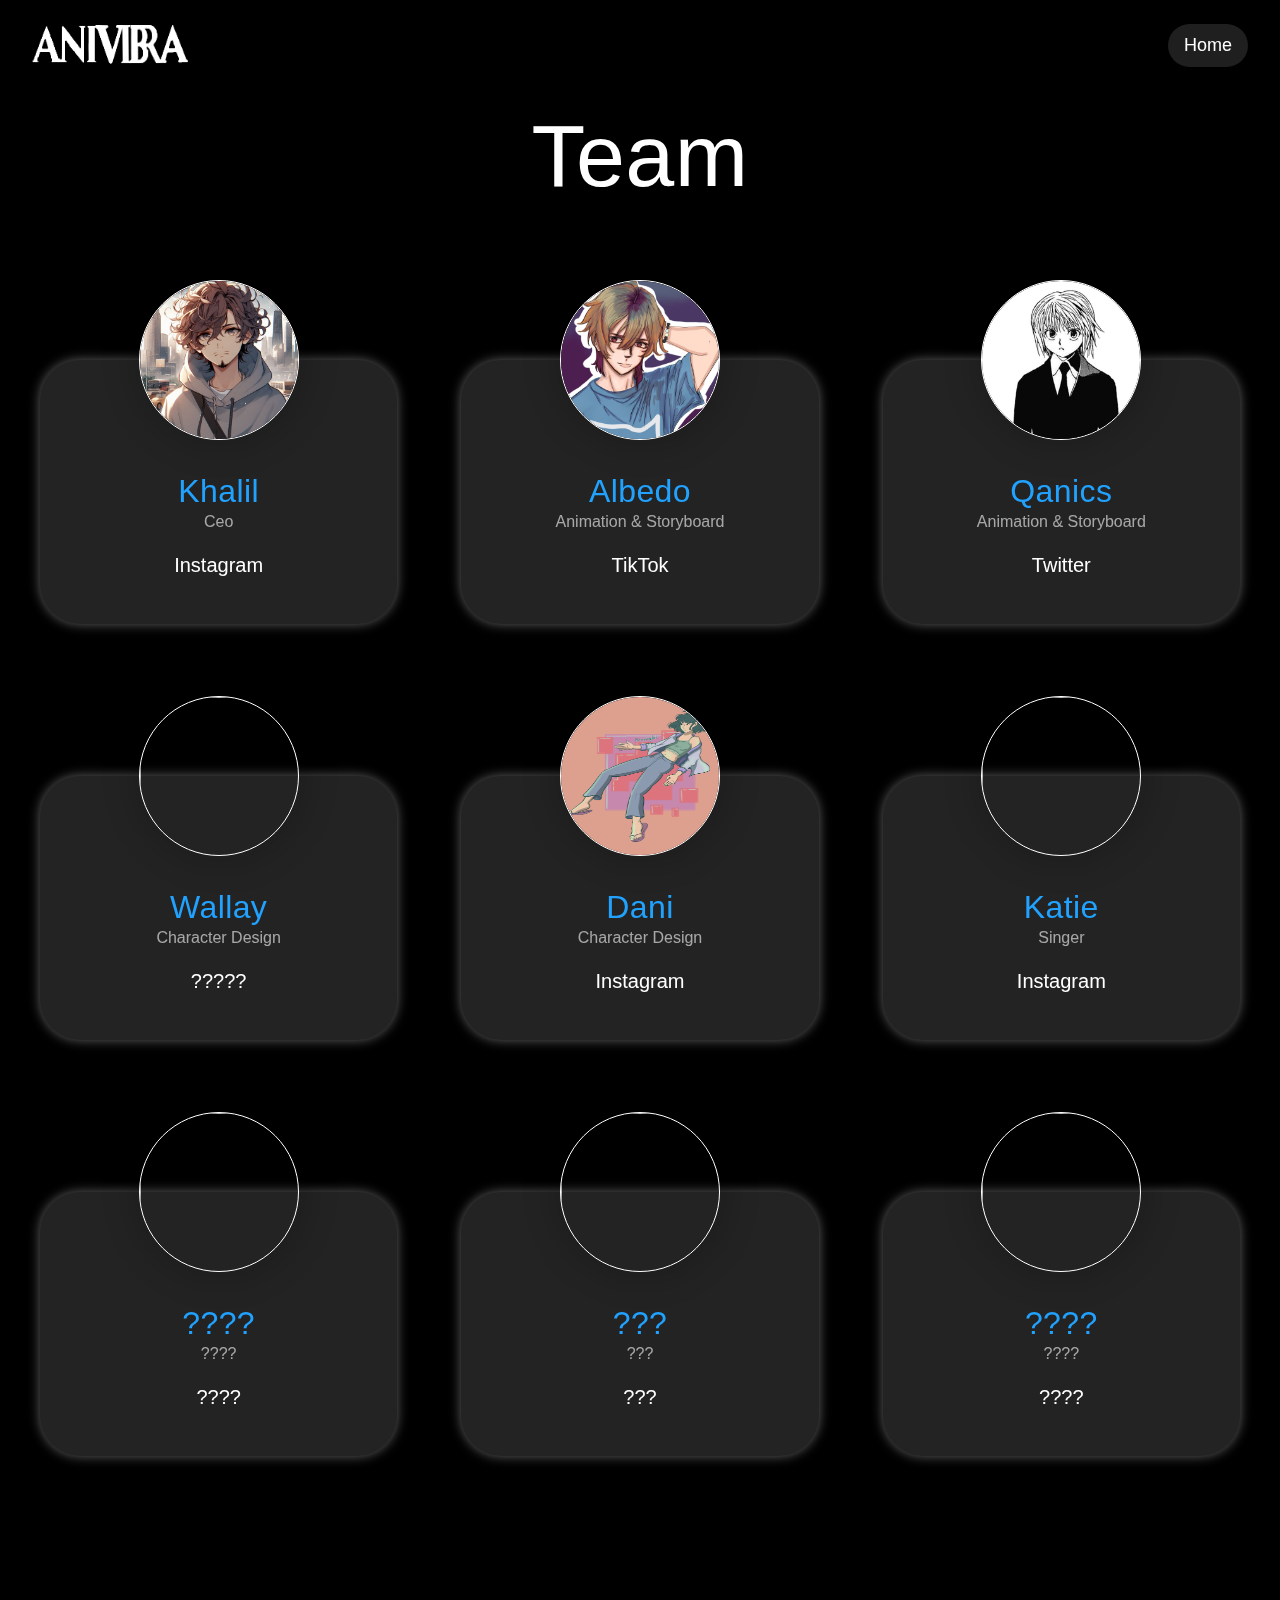
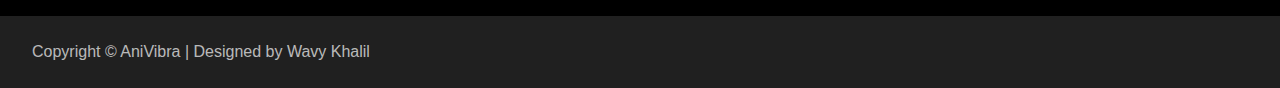
==== commit bb79e747: "Update credits.html" ====
--- a/src/html/credits.html
+++ b/src/html/credits.html
@@ -339,7 +339,7 @@
                                         <h3 class="team-name">Albedo</h3>
                                         <div class="team-job-title">Animation & Storyboard</div><div class="margin-top margin-xsmall">
                                             <div class="social-links">
-                                                <a href="https://twitter.com/qanics30248?t=PLZiqnrX8vBlAhCKFDY1oA&s=09" class="team-ln-link">?????</a>
+                                                <a href="https://www.tiktok.com/@albedonot?_t=8lBgYJnO8ly&_r=1" class="team-ln-link">TikTok</a>
                                             </div>
                                         </div>
                                     </div>
@@ -427,7 +427,7 @@
                 <div class="team-job-title">Character Design</div>
                 <div class="margin-top margin-xsmall">
                     <div class="social-links">
-                        <a href="https://www.blogger.com" target="_blank" class="team-ln-link">Instagram</a>
+                        <a href="https://www.instagram.com/roamingdani?igsh=MTVob2NuNXFuZzkzZQ%3D%3D&utm_source=qr" target="_blank" class="team-ln-link">Instagram</a>
                     </div>
                 </div>
             </div>
@@ -468,7 +468,7 @@
     loading="lazy" alt="" 
     class="team-back-img"/>
     <div class="team-info">
-        <div class="team-description">Meet Khalil, a bubbly and energetic male, who helps people find their motivation and achieve their goals. She is always ready to listen and provide compassionate advice.
+        <div class="team-description">????.
 
         </div>
     </div>
@@ -482,25 +482,25 @@
 <div data-w-id="db7c0c4e-b44d-3686-170d-7ea65c14cf71"
  class="team-item-wrapper">
  <div class="team-card-front">
-    <img src="https://assets.website-files.com/63fb760222560645c0e8d0ca/63fb7602225606c4b5e8d0cf_team_member-04.jpg" 
+    <img src="pfp.jpg" 
     loading="lazy" alt="" class="team-front-img"/>
     <div class="team-info">
-        <h3 class="team-name">Nyan</h3>
-        <div class="team-job-title">Support
+        <h3 class="team-name">????</h3>
+        <div class="team-job-title">????
 
         </div><div class="margin-top margin-xsmall">
             <div class="social-links">
-                <a href="#" class="team-ln-link">Linkedin</a>
+                <a href="#" class="team-ln-link">????</a>
             </div>
         </div>
     </div>
 </div>
 <div class="team-card-back">
-    <img src="https://assets.website-files.com/63fb760222560645c0e8d0ca/63fb76022256061f84e8d0d4_team-member-real-04.jpg" 
+    <img src="pfp.jpg" 
     loading="lazy" alt="" 
     class="team-back-img"/>
     <div class="team-info">
-        <div class="team-description">Meet Nyan, a bubbly and energetic female, who helps people find their motivation and achieve their goals. She is always ready to listen and provide compassionate advice.
+        <div class="team-description">???????????????????????????????/
 
         </div>
     </div>
@@ -514,25 +514,25 @@
 <div data-w-id="db7c0c4e-b44d-3686-170d-7ea65c14cf71"
  class="team-item-wrapper">
  <div class="team-card-front">
-    <img src="https://assets.website-files.com/63fb760222560645c0e8d0ca/63fb7602225606c4b5e8d0cf_team_member-04.jpg" 
+    <img src="pfp.jpg" 
     loading="lazy" alt="" class="team-front-img"/>
     <div class="team-info">
-        <h3 class="team-name">Nyan</h3>
-        <div class="team-job-title">Support
+        <h3 class="team-name">???</h3>
+        <div class="team-job-title">???
 
         </div><div class="margin-top margin-xsmall">
             <div class="social-links">
-                <a href="#" class="team-ln-link">Linkedin</a>
+                <a href="#" class="team-ln-link">???</a>
             </div>
         </div>
     </div>
 </div>
 <div class="team-card-back">
-    <img src="https://assets.website-files.com/63fb760222560645c0e8d0ca/63fb76022256061f84e8d0d4_team-member-real-04.jpg" 
+    <img src="pfp.jpg" 
     loading="lazy" alt="" 
     class="team-back-img"/>
     <div class="team-info">
-        <div class="team-description">Meet Nyan, a bubbly and energetic female, who helps people find their motivation and achieve their goals. She is always ready to listen and provide compassionate advice.
+        <div class="team-description">????
 
         </div>
     </div>
@@ -545,22 +545,22 @@
  <div data-w-id="db7c0c4e-b44d-3686-170d-7ea65c14cf71" 
  class="team-item-wrapper">
  <div class="team-card-front">
-    <img src="https://assets.website-files.com/63fb760222560645c0e8d0ca/63fb7602225606c1c4e8d0d2_team_member-01.jpg" 
+    <img src="pfp.jpg" 
     loading="lazy" alt="" class="team-front-img"/>
     <div class="team-info">
-        <h3 class="team-name">Lucye</h3>
-        <div class="team-job-title">Artist</div>
+        <h3 class="team-name">????</h3>
+        <div class="team-job-title">????</div>
         <div class="margin-top margin-xsmall">
-            <div class="social-links"><a href="#" class="team-ln-link">Linkedin</a>
+            <div class="social-links"><a href="#" class="team-ln-link">????</a>
             </div>
         </div>
     </div>
 </div>
 <div class="team-card-back">
-    <img src="https://assets.website-files.com/63fb760222560645c0e8d0ca/63fb7602225606083ae8d0d6_team-member-real-06.jpg" 
+    <img src="pfp.jpg" 
     loading="lazy" alt="" class="team-back-img"/>
     <div class="team-info">
-        <div class="team-description">Lucye is an artist and healer with a creative spirit. She loves to express herself through her art. She has a unique ability to create beauty from the depths of her soul.
+        <div class="team-description">?????????
 
         </div>
     </div>
@@ -616,4 +616,4 @@
         return false;
       }
     };</script>
-</body></html>+</body></html>
